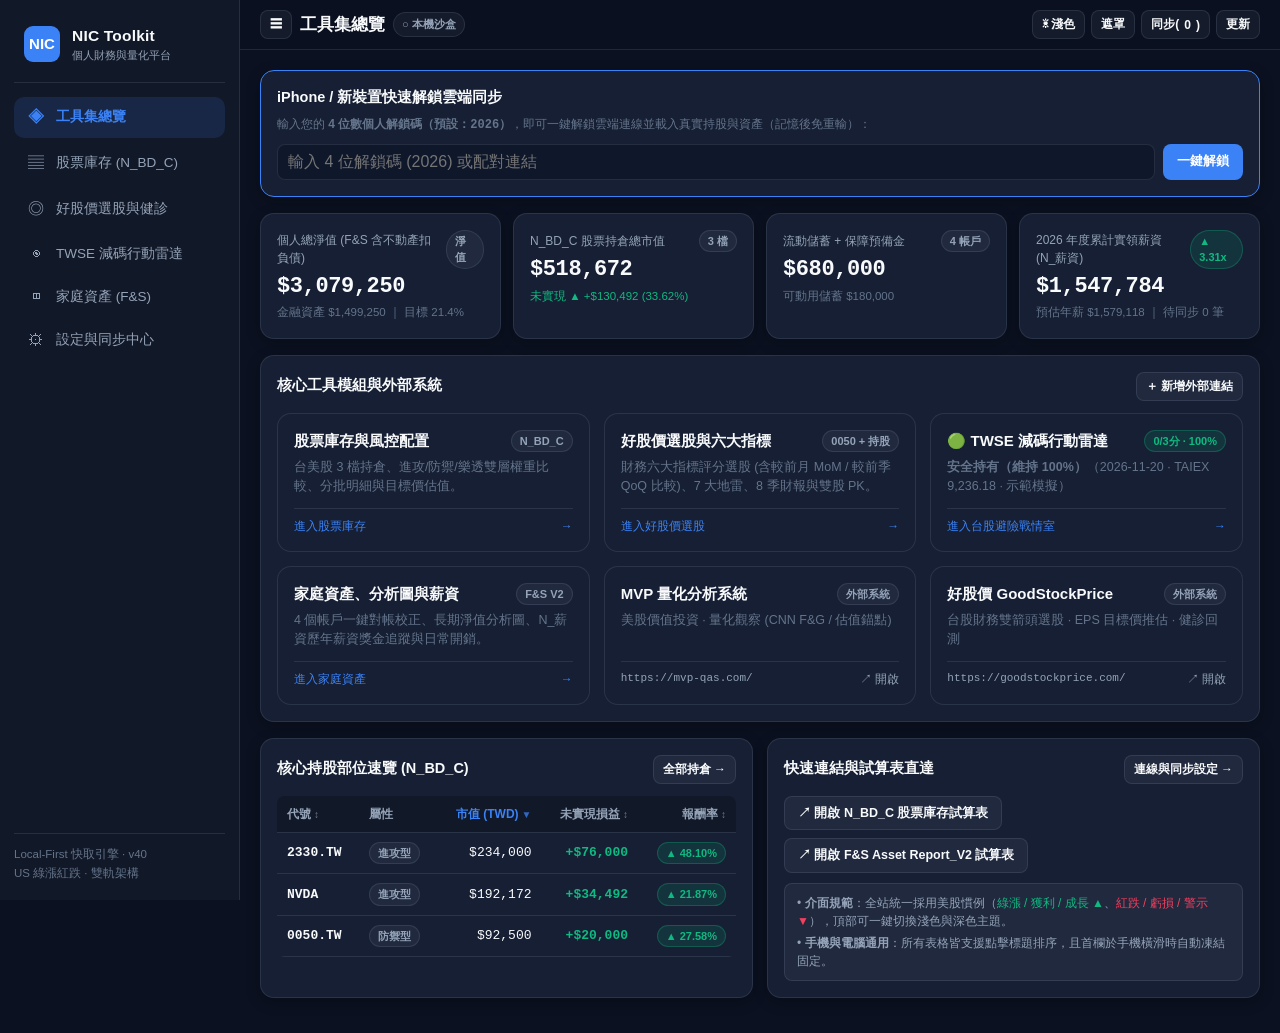
==== index.html @ 1cd8d24b "v40: enrich GoodStock TWSE+TPEx universe with MOPS official quarterly financials" ====
<!DOCTYPE html>
<html lang="zh-TW">
<head>
  <meta charset="UTF-8" />
  <meta name="viewport" content="width=device-width, initial-scale=1.0, maximum-scale=1.0, user-scalable=no, viewport-fit=cover" />
  <meta name="theme-color" content="#0b1120" id="meta-theme-color" />
  <meta name="apple-mobile-web-app-capable" content="yes" />
  <meta name="apple-mobile-web-app-status-bar-style" content="black-translucent" />
  <meta name="apple-mobile-web-app-title" content="NIC工具集" />
  <title>NIC Toolkit | 個人財務與量化工具集</title>
  <link rel="manifest" href="./manifest.webmanifest" />
  <link rel="stylesheet" href="./assets/css/main.css?v=40" />
  <script src="./core/app-meta.js"></script>
</head>
<body>
  <div class="app-shell">
    <!-- Desktop Sidebar -->
    <aside class="sidebar">
      <div class="brand-box">
        <div class="brand-logo">NIC</div>
        <div>
          <div class="brand-title">NIC Toolkit</div>
          <div class="brand-sub">個人財務與量化平台</div>
        </div>
      </div>

      <nav class="nav-list" id="sidebar-nav"></nav>

      <div class="sidebar-footer">
        <div>Local-First 快取引擎 · <span id="app-version-label">v28</span></div>
        <div style="margin-top:2px;">US 綠漲紅跌 · 雙軌架構</div>
      </div>
    </aside>

    <!-- Main Content Area -->
    <div class="main-area">
      <header class="topbar">
        <div class="topbar-left">
          <button class="btn btn-ghost btn-sm" id="btn-sidebar-toggle" title="收合 / 展開導覽列" aria-label="切換導覽列">☰</button>
          <h1 class="page-title" id="topbar-title">工具集總覽</h1>
          <span class="mode-badge sandbox" id="topbar-mode-badge">本機沙盒</span>
        </div>

        <div class="topbar-actions">
          <button class="btn btn-ghost btn-sm" id="btn-theme-toggle" title="切換淺色 / 深色主題">
            ☀ 淺色
          </button>
          <button class="btn btn-ghost btn-sm" id="btn-privacy-toggle" title="切換金額隱私遮罩">
            遮罩
          </button>
          <button class="btn btn-ghost btn-sm" id="btn-quick-sync" title="檢視雲端同步狀態">
            同步(<span id="sync-count-badge">0</span>)
          </button>
          <button class="btn btn-ghost btn-sm" id="btn-pwa-update" title="清除快取並更新版本">
            更新
          </button>
        </div>
      </header>

      <main class="view-container" id="app-view">
        <div class="card">正在載入資料...</div>
      </main>
    </div>

    <!-- iPhone / Mobile Bottom Navigation -->
    <nav class="bottom-nav" id="mobile-nav"></nav>
    <div class="sidebar-backdrop" id="sidebar-backdrop"></div>
  </div>

  <div class="toast-container" id="toast-container"></div>

  <script type="module">
    const APP_VERSION = window.NIC_APP_META?.version || 'v29';
    window.NIC_APP_VERSION = APP_VERSION;
    const versionLabelEl = document.getElementById('app-version-label');
    if (versionLabelEl) versionLabelEl.textContent = APP_VERSION;
    const APP_VERSION_KEY = 'nic_toolkit_app_ver';
    const CORE_ASSETS = window.NIC_APP_META?.coreAssets || [];

    // Bypass GitHub Pages 10-min HTTP disk cache when upgrading app version
    if (localStorage.getItem(APP_VERSION_KEY) !== APP_VERSION) {
      await Promise.allSettled(CORE_ASSETS.map((u) => fetch(u, { cache: 'reload' })));
      localStorage.setItem(APP_VERSION_KEY, APP_VERSION);
    }

    const [
      { store },
      { registry },
      _agentBridgeMod,
      { HubUI },
      { StockTrackerUI },
      { GoodStockUI },
      { TwseRadarUI },
      { AssetTrackerUI },
      { SettingsUI }
    ] = await Promise.all([
      import('./core/store.js'),
      import('./core/registry.js'),
      import('./core/agent-bridge.js'),
      import('./tools/hub/ui.js'),
      import('./tools/stock-tracker/ui.js'),
      import('./tools/goodstock/ui.js'),
      import('./tools/twse-radar/ui.js'),
      import('./tools/asset-tracker/ui.js'),
      import('./tools/settings/ui.js')
    ]);

    let currentToolId = 'hub';

    // Initialize Theme (Default: Dark, or user saved preference)
    const THEME_KEY = 'nic_toolkit_theme';
    function applyTheme(theme) {
      const isLight = theme === 'light';
      document.body.classList.toggle('theme-light', isLight);
      const btn = document.getElementById('btn-theme-toggle');
      if (btn) btn.textContent = isLight ? '🌙 深色' : '☀ 淺色';
      const metaTheme = document.getElementById('meta-theme-color');
      if (metaTheme) metaTheme.setAttribute('content', isLight ? '#f8fafc' : '#0b1120');
      localStorage.setItem(THEME_KEY, isLight ? 'light' : 'dark');
    }
    applyTheme(localStorage.getItem(THEME_KEY) || 'dark');

    function showToast(msg) {
      const wrap = document.getElementById('toast-container');
      const el = document.createElement('div');
      el.className = 'toast';
      el.textContent = msg;
      wrap.appendChild(el);
      setTimeout(() => el.remove(), 3200);
    }

    function navigateTo(toolId) {
      if (!registry.get(toolId)) toolId = 'hub';
      currentToolId = toolId;
      window.location.hash = toolId;
      document.body.classList.remove('sidebar-mobile-open');
      renderShell();
    }

    // Register Modular Tools
    const hubInstance = new HubUI(navigateTo);
    const stockInstance = new StockTrackerUI();
    const goodstockInstance = new GoodStockUI();
    const twseRadarInstance = new TwseRadarUI();
    const assetInstance = new AssetTrackerUI();
    const settingsInstance = new SettingsUI();

    window.NIC_OpenGoodStock = (code, subView = 'all') => {
      if (code) goodstockInstance.openStockInfo(code, subView);
      navigateTo('goodstock');
    };

    registry.register({
      id: 'hub',
      name: '工具集總覽',
      shortName: '總覽',
      icon: '◈',
      order: 1,
      ui: hubInstance
    });

    registry.register({
      id: 'stock-tracker',
      name: '股票庫存 (N_BD_C)',
      shortName: '股票庫存',
      icon: '▤',
      order: 2,
      ui: stockInstance
    });

    registry.register({
      id: 'goodstock',
      name: '好股價選股與健診',
      shortName: '好股價',
      icon: '◎',
      order: 3,
      ui: goodstockInstance
    });

    registry.register({
      id: 'twse-radar',
      name: 'TWSE 減碼行動雷達',
      shortName: '雷達',
      icon: '◉',
      order: 4,
      ui: twseRadarInstance
    });

    registry.register({
      id: 'asset-tracker',
      name: '家庭資產 (F&S)',
      shortName: '家庭資產',
      icon: '◫',
      order: 5,
      ui: assetInstance
    });

    registry.register({
      id: 'settings',
      name: '設定與同步中心',
      shortName: '設定',
      icon: '⚙',
      order: 6,
      ui: settingsInstance
    });

    function renderNavs() {
      const tools = registry.listAll();
      const sidebar = document.getElementById('sidebar-nav');
      const mobileNav = document.getElementById('mobile-nav');

      sidebar.innerHTML = tools.map((t) => `
        <button class="nav-item ${t.id === currentToolId ? 'active' : ''}" data-nav="${t.id}">
          <span class="nav-icon">${t.icon}</span>
          <span>${t.name}</span>
        </button>
      `).join('');

      mobileNav.innerHTML = tools.map((t) => `
        <button class="bottom-nav-item ${t.id === currentToolId ? 'active' : ''}" data-nav="${t.id}">
          <span class="bottom-nav-icon">${t.icon}</span>
          <span>${t.shortName}</span>
        </button>
      `).join('');

      document.querySelectorAll('[data-nav]').forEach((btn) => {
        btn.addEventListener('click', () => navigateTo(btn.getAttribute('data-nav')));
      });
    }

    function updateTopbar() {
      const tool = registry.get(currentToolId);
      const cfg = store.getConfig();
      const queue = store.getSyncQueue();
      const syncStatus = store.getSyncStatus();

      document.getElementById('topbar-title').textContent = tool ? tool.name : 'NIC Toolkit';

      const badge = document.getElementById('topbar-mode-badge');
      if (cfg.mode === 'cloud') {
        badge.className = 'mode-badge cloud';
        badge.textContent = '● 雲端同步';
      } else {
        badge.className = 'mode-badge sandbox';
        badge.textContent = '○ 本機沙盒';
      }

      const syncBtn = document.getElementById('btn-quick-sync');
      if (syncBtn) {
        if (syncStatus.state === 'syncing') {
          syncBtn.innerHTML = `同步中(<span id="sync-count-badge">${queue.length}</span>)`;
          syncBtn.title = '正在與 Google Sheets 背景同步';
        } else if (syncStatus.state === 'error') {
          syncBtn.innerHTML = `⚠ 同步異常(<span id="sync-count-badge">${queue.length}</span>)`;
          syncBtn.title = syncStatus.lastError || '雲端同步失敗，點擊檢視';
        } else {
          syncBtn.innerHTML = `同步(<span id="sync-count-badge">${queue.length}</span>)`;
          syncBtn.title = '檢視雲端同步狀態';
        }
      }

      const privBtn = document.getElementById('btn-privacy-toggle');
      if (cfg.privacyMask) {
        document.body.classList.add('privacy-masked');
        privBtn.textContent = '已遮罩';
      } else {
        document.body.classList.remove('privacy-masked');
        privBtn.textContent = '遮罩';
      }
    }

    function renderShell() {
      renderNavs();
      updateTopbar();
      const tool = registry.get(currentToolId);
      const view = document.getElementById('app-view');
      if (tool && tool.ui) {
        try {
          tool.ui.render(view, store.getState(), store, showToast);
        } catch (err) {
          console.error(`Render error [${currentToolId}]:`, err);
          view.innerHTML = `<div class="card"><div class="card-title text-rose">畫面渲染發生錯誤 (${currentToolId})</div><p class="text-muted" style="margin-top:8px;">${err?.message || err}</p></div>`;
        }
      }
    }

    // Bind Topbar Actions
    const SIDEBAR_KEY = 'nic_toolkit_sidebar_collapsed';
    if (localStorage.getItem(SIDEBAR_KEY) === '1') {
      document.body.classList.add('sidebar-collapsed');
    }
    const sidebarToggleBtn = document.getElementById('btn-sidebar-toggle');
    const sidebarBackdrop = document.getElementById('sidebar-backdrop');
    if (sidebarToggleBtn) {
      sidebarToggleBtn.addEventListener('click', () => {
        if (window.innerWidth <= 768) {
          document.body.classList.toggle('sidebar-mobile-open');
        } else {
          const collapsed = document.body.classList.toggle('sidebar-collapsed');
          localStorage.setItem(SIDEBAR_KEY, collapsed ? '1' : '0');
        }
      });
    }
    if (sidebarBackdrop) {
      sidebarBackdrop.addEventListener('click', () => {
        document.body.classList.remove('sidebar-mobile-open');
      });
    }

    document.getElementById('btn-theme-toggle').addEventListener('click', () => {
      const next = document.body.classList.contains('theme-light') ? 'dark' : 'light';
      applyTheme(next);
      renderShell();
    });

    async function forceUpdatePWA(triggerBtn) {
      if (triggerBtn) {
        triggerBtn.disabled = true;
        triggerBtn.textContent = '更新中...';
      }
      showToast('正在清除舊版快取並更新至最新版本...');
      try {
        localStorage.removeItem(APP_VERSION_KEY);
        if ('serviceWorker' in navigator) {
          const regs = await navigator.serviceWorker.getRegistrations();
          await Promise.all(regs.map((r) => r.unregister()));
        }
        if ('caches' in window) {
          const keys = await caches.keys();
          await Promise.all(keys.map((k) => caches.delete(k)));
        }
        // Overwrite browser HTTP disk cache (max-age=600) for all core assets before reloading
        await Promise.allSettled(['./', './index.html', ...CORE_ASSETS].map((u) => fetch(u, { cache: 'reload' })));
        if (store.getConfig().mode === 'cloud' && store.getConfig().gasUrl) {
          await store.syncWithCloud({ forceRefresh: true, pushFirst: true, silent: true }).catch(() => {});
        }
      } catch (_) {}
      setTimeout(() => {
        const nextUrl = new URL(window.location.href);
        nextUrl.searchParams.set('v', String(Date.now()));
        window.location.replace(nextUrl.toString());
      }, 300);
    }

    window.NIC_ForceUpdatePWA = forceUpdatePWA;

    document.getElementById('btn-pwa-update').addEventListener('click', (e) => {
      forceUpdatePWA(e.currentTarget);
    });

    document.getElementById('btn-privacy-toggle').addEventListener('click', () => {
      const cur = store.getConfig().privacyMask;
      store.saveConfig({ privacyMask: !cur });
      updateTopbar();
    });

    document.getElementById('btn-quick-sync').addEventListener('click', () => {
      navigateTo('settings');
    });

    // Initialize Local-First Store
    (async () => {
      const hash = window.location.hash.replace('#', '');
      if (hash && registry.get(hash)) currentToolId = hash;

      await store.init();
      renderShell();

      // Subscribe to state/config/queue updates so background cloud sync refreshes UI seamlessly
      store.subscribe((_state, _cfg, _queue, reason) => {
        updateTopbar();
        const view = document.getElementById('app-view');
        const active = document.activeElement;
        const isEditingInView = Boolean(
          view && active && view.contains(active) && /^(INPUT|TEXTAREA|SELECT)$/.test(active.tagName)
        );
        const shouldRefreshView =
          reason === 'cloud-pull' ||
          reason === 'config' ||
          reason === 'reset' ||
          reason === 'init' ||
          currentToolId === 'settings';

        if (!shouldRefreshView) return;
        if (isEditingInView) {
          active.addEventListener('blur', () => renderShell(), { once: true });
          return;
        }
        renderShell();
      });

      // Cross-device auto-sync when tab/PWA returns to foreground or network reconnects
      document.addEventListener('visibilitychange', () => {
        if (document.visibilityState === 'visible') {
          store.handleAppResume();
        }
      });
      window.addEventListener('online', () => {
        store.handleAppResume();
      });

      // Register PWA Service Worker & auto-refresh when a new SW version takes over
      if ('serviceWorker' in navigator && location.protocol.startsWith('http')) {
        let refreshing = false;
        navigator.serviceWorker.addEventListener('controllerchange', () => {
          if (!refreshing) {
            refreshing = true;
            window.location.reload();
          }
        });
        navigator.serviceWorker.register('./sw.js', { updateViaCache: 'none' }).then((reg) => {
          reg.update().catch(() => {});
        }).catch(() => {});
      }
    })();
  </script>
</body>
</html>
---- assets/css/main.css ----
/* ==========================================================================
   NIC_Toolkit — Clean Minimalist Design System (Light / Dark Mode + US Market Colors)
   Rock-solid iPhone PWA Standalone & Desktop Responsive Layout
   ========================================================================== */

:root {
  --bg-primary: #0b1120;
  --bg-secondary: #111827;
  --bg-card: #161f33;
  --bg-card-hover: #1e293b;
  --bg-input: #0f172a;
  --bg-topbar: rgba(11, 17, 32, 0.90);
  --bg-nav: rgba(15, 23, 42, 0.96);
  --bg-thead: #111827;
  --bg-subtle: rgba(148, 163, 184, 0.08);

  --border-color: rgba(148, 163, 184, 0.16);
  --border: rgba(148, 163, 184, 0.16);
  --text-primary: #f8fafc;
  --text-main: #f8fafc;
  --text-secondary: #94a3b8;
  --text-muted: #64748b;

  /* Single Primary Accent */
  --accent-blue: #3b82f6;
  --accent-blue-hover: #2563eb;
  --accent-blue-soft: rgba(59, 130, 246, 0.14);
  --accent-indigo: #6366f1;

  /* US Stock Market Convention: Green = Up / Gain (▲), Red = Down / Loss (▼) */
  --accent-emerald: #10b981;
  --accent-emerald-soft: rgba(16, 185, 129, 0.14);
  --accent-rose: #f43f5e;
  --accent-rose-soft: rgba(244, 63, 94, 0.14);
  --accent-amber: #f59e0b;
  --accent-purple: #94a3b8;

  --radius-lg: 14px;
  --radius-md: 10px;
  --radius-sm: 8px;
  --shadow-card: 0 4px 14px rgba(0, 0, 0, 0.25);
  --font-sans: -apple-system, BlinkMacSystemFont, "SF Pro Text", "Segoe UI", Roboto, "Noto Sans TC", "Microsoft JhengHei", sans-serif;
  --font-mono: "SF Mono", "JetBrains Mono", Consolas, monospace;
}

/* Light Theme Override */
body.theme-light {
  --bg-primary: #f8fafc;
  --bg-secondary: #ffffff;
  --bg-card: #ffffff;
  --bg-card-hover: #f1f5f9;
  --bg-input: #f8fafc;
  --bg-topbar: rgba(255, 255, 255, 0.92);
  --bg-nav: rgba(255, 255, 255, 0.96);
  --bg-thead: #f1f5f9;
  --bg-subtle: #f1f5f9;

  --border-color: #e2e8f0;
  --border: #e2e8f0;
  --text-primary: #0f172a;
  --text-main: #0f172a;
  --text-secondary: #475569;
  --text-muted: #64748b;

  --accent-blue: #2563eb;
  --accent-blue-hover: #1d4ed8;
  --accent-blue-soft: rgba(37, 99, 235, 0.10);

  --accent-emerald: #16a34a;
  --accent-emerald-soft: rgba(22, 163, 74, 0.12);
  --accent-rose: #dc2626;
  --accent-rose-soft: rgba(220, 38, 38, 0.10);
  --accent-amber: #d97706;
  --accent-purple: #475569;

  --shadow-card: 0 1px 3px rgba(15, 23, 42, 0.06), 0 1px 2px rgba(15, 23, 42, 0.04);
}

* {
  box-sizing: border-box;
  margin: 0;
  padding: 0;
  -webkit-tap-highlight-color: transparent;
}

html, body {
  width: 100%;
  max-width: 100vw;
  min-height: 100%;
  min-height: 100dvh;
  background-color: var(--bg-primary);
  color: var(--text-primary);
  font-family: var(--font-sans);
  font-size: 14.5px;
  line-height: 1.5;
  overflow-x: hidden;
  -webkit-text-size-adjust: 100%;
  overscroll-behavior-x: none;
}

/* Privacy Mask Mode (One-Click Eye Toggle) */
body.privacy-masked .mask-amount {
  filter: blur(7px);
  user-select: none;
  transition: filter 0.15s ease;
}
body.privacy-masked .mask-amount:hover {
  filter: blur(0);
}

/* Layout Shell */
.app-shell {
  display: flex;
  width: 100%;
  max-width: 100vw;
  min-height: 100vh;
  min-height: 100dvh;
  overflow-x: hidden;
}

/* Desktop Sidebar */
.sidebar {
  width: 240px;
  background: var(--bg-secondary);
  border-right: 1px solid var(--border-color);
  display: flex;
  flex-direction: column;
  position: fixed;
  top: 0;
  bottom: 0;
  left: 0;
  z-index: 40;
  padding: 18px 14px;
}

.brand-box {
  display: flex;
  align-items: center;
  gap: 12px;
  padding: 6px 10px 18px;
  border-bottom: 1px solid var(--border-color);
  margin-bottom: 14px;
}

.brand-logo {
  width: 36px;
  height: 36px;
  border-radius: 9px;
  background: var(--accent-blue);
  display: flex;
  align-items: center;
  justify-content: center;
  font-weight: 800;
  font-size: 15px;
  color: #fff;
}

.brand-title {
  font-weight: 700;
  font-size: 15.5px;
  letter-spacing: 0.2px;
}

.brand-sub {
  font-size: 11px;
  color: var(--text-secondary);
}

.nav-list {
  display: flex;
  flex-direction: column;
  gap: 5px;
  flex: 1;
}

.nav-item {
  display: flex;
  align-items: center;
  gap: 10px;
  padding: 10px 12px;
  border-radius: var(--radius-md);
  color: var(--text-secondary);
  background: transparent;
  border: none;
  font-size: 13.5px;
  font-weight: 500;
  cursor: pointer;
  text-align: left;
  transition: all 0.15s ease;
  width: 100%;
  font-family: inherit;
}

.nav-item:hover {
  background: var(--bg-subtle);
  color: var(--text-primary);
}

.nav-item.active {
  background: var(--accent-blue-soft);
  color: var(--accent-blue);
  font-weight: 600;
}

.nav-icon {
  font-size: 16px;
  width: 20px;
  text-align: center;
}

.sidebar-footer {
  border-top: 1px solid var(--border-color);
  padding-top: 12px;
  font-size: 11.5px;
  color: var(--text-muted);
}

/* Main Content Area */
.main-area {
  flex: 1;
  margin-left: 240px;
  display: flex;
  flex-direction: column;
  width: calc(100% - 240px);
  min-width: 0;
  max-width: 100%;
  overflow-x: hidden;
}

/* Topbar (Respects iPhone Notch / Dynamic Island safe-area-inset-top) */
.topbar {
  position: sticky;
  top: 0;
  z-index: 30;
  background: var(--bg-topbar);
  backdrop-filter: blur(12px);
  -webkit-backdrop-filter: blur(12px);
  border-bottom: 1px solid var(--border-color);
  padding: calc(10px + env(safe-area-inset-top, 0px)) 20px 10px 20px;
  display: flex;
  align-items: center;
  justify-content: space-between;
  gap: 8px;
  width: 100%;
  min-width: 0;
}

.topbar-left {
  display: flex;
  align-items: center;
  gap: 8px;
  min-width: 0;
  flex: 1;
}

.page-title {
  font-size: 17px;
  font-weight: 700;
  white-space: nowrap;
  overflow: hidden;
  text-overflow: ellipsis;
}

.mode-badge {
  display: inline-flex;
  align-items: center;
  gap: 4px;
  padding: 3px 8px;
  border-radius: 999px;
  font-size: 11px;
  font-weight: 600;
  white-space: nowrap;
  flex-shrink: 0;
}

.mode-badge.sandbox {
  background: var(--bg-subtle);
  color: var(--text-secondary);
  border: 1px solid var(--border-color);
}

.mode-badge.cloud {
  background: var(--accent-emerald-soft);
  color: var(--accent-emerald);
  border: 1px solid rgba(16, 185, 129, 0.30);
}

.topbar-actions {
  display: flex;
  align-items: center;
  gap: 6px;
  flex-shrink: 0;
}

/* View Container */
.view-container {
  padding: 20px;
  max-width: 1400px;
  width: 100%;
  min-width: 0;
  margin: 0 auto;
}

/* Cards & Grids */
.grid-kpi {
  display: grid;
  grid-template-columns: repeat(4, minmax(0, 1fr));
  gap: 12px;
  margin-bottom: 16px;
  width: 100%;
}

.grid-2 {
  display: grid;
  grid-template-columns: repeat(2, minmax(0, 1fr));
  gap: 14px;
  margin-bottom: 16px;
  width: 100%;
}

.grid-3 {
  display: grid;
  grid-template-columns: repeat(3, minmax(0, 1fr));
  gap: 14px;
  margin-bottom: 16px;
  width: 100%;
}

.card {
  background: var(--bg-card);
  border: 1px solid var(--border-color);
  border-radius: var(--radius-lg);
  padding: 16px;
  box-shadow: var(--shadow-card);
  width: 100%;
  min-width: 0;
  max-width: 100%;
}

.card-header {
  display: flex;
  align-items: center;
  justify-content: space-between;
  margin-bottom: 12px;
  gap: 10px;
  flex-wrap: wrap;
}

.card-title {
  font-size: 14.5px;
  font-weight: 700;
  display: flex;
  align-items: center;
  gap: 6px;
  color: var(--text-primary);
}

.kpi-label {
  font-size: 12px;
  color: var(--text-secondary);
  margin-bottom: 4px;
  display: flex;
  align-items: center;
  justify-content: space-between;
  gap: 6px;
}

.kpi-value {
  font-size: 22px;
  font-weight: 700;
  font-family: var(--font-mono);
  letter-spacing: -0.4px;
  line-height: 1.25;
  color: var(--text-primary);
}

.kpi-sub {
  font-size: 11.5px;
  color: var(--text-muted);
  margin-top: 4px;
}

/* Action Toolbar */
.action-toolbar {
  display: flex;
  align-items: center;
  justify-content: space-between;
  flex-wrap: wrap;
  gap: 8px;
  margin-bottom: 14px;
  width: 100%;
}

.action-toolbar-group {
  display: flex;
  align-items: center;
  flex-wrap: wrap;
  gap: 6px;
}

/* Sub-tabs inside tools */
.tabs-bar, .sub-tabs {
  display: flex;
  gap: 6px;
  margin-bottom: 14px;
  border-bottom: 1px solid var(--border-color);
  padding-bottom: 8px;
  overflow-x: auto;
  max-width: 100%;
  -webkit-overflow-scrolling: touch;
  scrollbar-width: none;
}
.tabs-bar::-webkit-scrollbar, .sub-tabs::-webkit-scrollbar {
  display: none;
}

.tab-btn, .sub-tab {
  padding: 7px 13px;
  border-radius: var(--radius-sm);
  background: transparent;
  border: 1px solid transparent;
  color: var(--text-secondary);
  font-size: 13px;
  font-weight: 600;
  cursor: pointer;
  white-space: nowrap;
  transition: all 0.15s ease;
  font-family: inherit;
  text-decoration: none;
}

.tab-btn:hover, .sub-tab:hover {
  color: var(--text-primary);
  background: var(--bg-subtle);
}

.tab-btn.active, .sub-tab.active {
  background: var(--accent-blue-soft);
  color: var(--accent-blue);
  border-color: rgba(59, 130, 246, 0.30);
}

/* Buttons */
.btn {
  display: inline-flex;
  align-items: center;
  justify-content: center;
  gap: 5px;
  padding: 7px 13px;
  border-radius: var(--radius-sm);
  font-size: 12.5px;
  font-weight: 600;
  cursor: pointer;
  border: 1px solid transparent;
  transition: all 0.15s ease;
  white-space: nowrap;
  font-family: inherit;
  text-decoration: none;
}

.btn-primary {
  background: var(--accent-blue);
  color: #ffffff;
}
.btn-primary:hover {
  background: var(--accent-blue-hover);
}

.btn-emerald {
  background: var(--accent-emerald);
  color: #ffffff;
}

.btn-ghost {
  background: var(--bg-subtle);
  border-color: var(--border-color);
  color: var(--text-primary);
}
.btn-ghost:hover {
  background: var(--bg-card-hover);
}

.btn-sm {
  padding: 5px 9px;
  font-size: 12px;
}

/* Forms */
.form-grid {
  display: grid;
  grid-template-columns: repeat(auto-fit, minmax(150px, 1fr));
  gap: 10px;
  width: 100%;
}

.form-group {
  display: flex;
  flex-direction: column;
  gap: 4px;
  min-width: 0;
}

.form-label {
  font-size: 11.5px;
  font-weight: 600;
  color: var(--text-secondary);
}

.form-control, .form-select, .form-input {
  width: 100%;
  min-width: 0;
  padding: 8px 10px;
  border-radius: var(--radius-sm);
  background: var(--bg-input);
  border: 1px solid var(--border-color);
  color: var(--text-primary);
  font-size: 16px; /* Prevents iOS Safari/PWA auto-zoom on focus */
  font-family: inherit;
  outline: none;
}

.form-control:focus, .form-select:focus, .form-input:focus {
  border-color: var(--accent-blue);
}

/* Tables & Universal Sortable Headers */
.table-wrap {
  width: 100%;
  max-width: 100%;
  overflow-x: auto;
  -webkit-overflow-scrolling: touch;
  border-radius: var(--radius-sm);
}

.data-table, .table-wrap table {
  width: 100%;
  border-collapse: collapse;
  font-size: 13px;
}

.data-table th, .table-wrap table th {
  text-align: left;
  padding: 9px 10px;
  background: var(--bg-thead);
  color: var(--text-secondary);
  font-weight: 600;
  font-size: 12px;
  border-bottom: 1px solid var(--border-color);
  white-space: nowrap;
}

.data-table th.sortable,
.data-table th[data-sort-col] {
  cursor: pointer;
  user-select: none;
}

.data-table th.sortable:hover,
.data-table th[data-sort-col]:hover {
  color: var(--text-primary);
  background: var(--bg-card-hover);
}

.data-table th.sort-active {
  color: var(--accent-blue);
}

.sort-indicator {
  display: inline-block;
  margin-left: 3px;
  font-size: 10px;
  opacity: 0.75;
}

.data-table td, .table-wrap table td {
  padding: 9px 10px;
  border-bottom: 1px solid var(--border-color);
  white-space: nowrap;
}

.data-table tr:hover td, .table-wrap table tr:hover td {
  background: var(--bg-card-hover);
}

.table-wrap th.num, .table-wrap td.num, .num {
  text-align: right;
  font-family: var(--font-mono);
}

.font-mono {
  font-family: var(--font-mono);
}

/* US Market Semantic Colors: Green = Up / Gain (▲), Red = Down / Loss (▼) */
.text-emerald { color: var(--accent-emerald) !important; }
.text-rose { color: var(--accent-rose) !important; }
.text-amber { color: var(--text-primary); }
.text-blue, .text-sky { color: var(--text-primary); }
.text-muted { color: var(--text-muted); }

/* Clean Minimalist Pills */
.pill {
  display: inline-flex;
  align-items: center;
  padding: 2px 8px;
  border-radius: 999px;
  font-size: 11px;
  font-weight: 600;
  background: var(--bg-subtle);
  color: var(--text-secondary);
  border: 1px solid var(--border-color);
}
.pill-emerald {
  background: var(--accent-emerald-soft);
  color: var(--accent-emerald);
  border-color: rgba(16, 185, 129, 0.28);
}
.pill-rose {
  background: var(--accent-rose-soft);
  color: var(--accent-rose);
  border-color: rgba(244, 63, 94, 0.28);
}
.pill-blue, .pill-amber, .pill-purple {
  background: var(--bg-subtle);
  color: var(--text-secondary);
  border-color: var(--border-color);
}

/* Tool Launcher Cards */
.tool-card {
  background: var(--bg-card);
  border: 1px solid var(--border-color);
  border-radius: var(--radius-lg);
  padding: 16px;
  display: flex;
  flex-direction: column;
  justify-content: space-between;
  gap: 12px;
  cursor: pointer;
  width: 100%;
  min-width: 0;
  max-width: 100%;
  overflow: hidden;
  transition: border-color 0.15s ease, background-color 0.15s ease;
}
.tool-card:hover {
  border-color: var(--accent-blue);
  background: var(--bg-card-hover);
}

/* Progress Bar */
.progress-track {
  width: 100%;
  height: 8px;
  background: var(--bg-subtle);
  border-radius: 999px;
  overflow: hidden;
  margin-top: 6px;
  border: 1px solid var(--border-color);
}
.progress-fill {
  height: 100%;
  background: var(--accent-blue);
  border-radius: 999px;
}

/* Mobile Bottom Nav (Hidden on Desktop) */
.bottom-nav {
  display: none;
}

/* Toast Notification */
.toast-container {
  position: fixed;
  bottom: 24px;
  right: 24px;
  z-index: 100;
  display: flex;
  flex-direction: column;
  gap: 8px;
}
.toast {
  background: var(--bg-card);
  border: 1px solid var(--accent-blue);
  color: var(--text-primary);
  padding: 10px 14px;
  border-radius: var(--radius-md);
  box-shadow: var(--shadow-card);
  font-size: 13px;
}

/* Responsive iPhone / Mobile PWA Standalone Adaptation */
@media (max-width: 768px) {
  .sidebar {
    display: none;
  }
  .main-area {
    margin-left: 0;
    width: 100%;
    padding-bottom: calc(78px + env(safe-area-inset-bottom, 16px));
  }
  .topbar {
    padding: calc(10px + env(safe-area-inset-top, 0px)) 12px 10px 12px;
  }
  .page-title {
    font-size: 15px;
  }
  .topbar-actions .btn-sm {
    padding: 4px 7px;
    font-size: 11px;
  }
  .view-container {
    padding: 12px;
  }
  .card {
    padding: 13px;
    border-radius: 12px;
  }
  .grid-kpi {
    grid-template-columns: repeat(2, minmax(0, 1fr));
    gap: 10px;
    margin-bottom: 14px;
  }
  .kpi-value {
    font-size: 17px;
  }
  .kpi-sub {
    font-size: 11px;
  }
  .grid-2, .grid-3 {
    grid-template-columns: minmax(0, 1fr);
    gap: 12px;
    margin-bottom: 14px;
  }
  .form-grid {
    grid-template-columns: minmax(0, 1fr);
    gap: 10px;
  }
  .form-group[style*="span 2"] {
    grid-column: span 1 !important;
  }
  .bottom-nav {
    display: flex;
    position: fixed;
    bottom: 0;
    left: 0;
    right: 0;
    width: 100%;
    max-width: 100vw;
    background: var(--bg-nav);
    backdrop-filter: blur(16px);
    -webkit-backdrop-filter: blur(16px);
    border-top: 1px solid var(--border-color);
    padding: 6px 4px calc(6px + env(safe-area-inset-bottom, 12px)) 4px;
    z-index: 50;
    justify-content: space-around;
  }
  .bottom-nav-item {
    display: flex;
    flex-direction: column;
    align-items: center;
    gap: 2px;
    background: transparent;
    border: none;
    color: var(--text-secondary);
    font-size: 11px;
    font-weight: 500;
    padding: 4px 8px;
    border-radius: 10px;
    cursor: pointer;
    flex: 1;
    min-width: 0;
    font-family: inherit;
  }
  .bottom-nav-item.active {
    color: var(--accent-blue);
    font-weight: 700;
  }
  .bottom-nav-icon {
    font-size: 17px;
  }
  .toast-container {
    bottom: calc(80px + env(safe-area-inset-bottom, 12px));
    right: 12px;
    left: 12px;
  }
}

/* TWSE Trim Action Radar Embedded War-Room */
.radar-iframe-shell {
  width: 100%;
  height: calc(100vh - 96px);
  min-height: 680px;
  border-radius: 14px;
  overflow: hidden;
  border: 1px solid var(--border-color);
  background: #f8fafc;
}
.radar-iframe {
  width: 100%;
  height: 100%;
  border: 0;
  display: block;
}
@media (max-width: 768px) {
  .radar-iframe-shell {
    height: calc(100dvh - 132px);
    min-height: 520px;
    border-radius: 10px;
  }
  .bottom-nav .nav-item {
    font-size: 10.5px;
    padding: 6px 2px;
  }
}

/* Collapsible Sidebar (Desktop Icon Rail & Mobile Slide-Out Drawer) */
.sidebar {
  transition: width 0.2s ease, transform 0.22s ease;
}
.sidebar-backdrop {
  display: none;
}
@media (min-width: 769px) {
  body.sidebar-collapsed .sidebar {
    width: 66px;
    padding-left: 8px;
    padding-right: 8px;
  }
  body.sidebar-collapsed .brand-box {
    justify-content: center;
    padding-left: 0;
    padding-right: 0;
  }
  body.sidebar-collapsed .brand-title,
  body.sidebar-collapsed .brand-sub,
  body.sidebar-collapsed .sidebar-footer {
    display: none;
  }
  body.sidebar-collapsed .nav-item {
    justify-content: center;
    padding: 10px 0;
  }
  body.sidebar-collapsed .nav-item span:last-child {
    display: none;
  }
  body.sidebar-collapsed .main-area {
    margin-left: 66px;
  }
}
@media (max-width: 768px) {
  .sidebar {
    display: flex !important;
    position: fixed;
    top: 0;
    left: 0;
    bottom: 0;
    width: 248px;
    z-index: 950;
    transform: translateX(-105%);
    box-shadow: 0 12px 40px rgba(0, 0, 0, 0.45);
  }
  body.sidebar-mobile-open .sidebar {
    transform: translateX(0);
  }
  body.sidebar-mobile-open .sidebar-backdrop {
    display: block;
    position: fixed;
    inset: 0;
    background: rgba(2, 6, 23, 0.58);
    backdrop-filter: blur(2px);
    z-index: 940;
  }
}

/* Responsive Mobile Stock / GoodStock Card List (Portrait = Option A Cards, Landscape = Option B Frozen First Col) */
.mobile-card-list {
  display: none;
}
@media (max-width: 768px) and (orientation: portrait) {
  .desktop-table-only {
    display: none !important;
  }
  .mobile-card-list {
    display: flex;
    flex-direction: column;
    gap: 8px;
  }
}
@media (max-width: 960px) and (orientation: landscape) {
  .table-wrap table th:first-child,
  .table-wrap table td:first-child {
    position: sticky;
    left: 0;
    z-index: 3;
    background: var(--bg-card);
    box-shadow: 2px 0 6px rgba(0, 0, 0, 0.24);
  }
  .table-wrap table thead th:first-child {
    z-index: 4;
  }
}
.m-stock-card {
  border: 1px solid var(--border);
  border-radius: 12px;
  background: var(--bg-elevated, rgba(255, 255, 255, 0.025));
  overflow: hidden;
}
.m-stock-card summary {
  list-style: none;
  padding: 11px 12px;
  cursor: pointer;
}
.m-stock-card summary::-webkit-details-marker {
  display: none;
}
.m-stock-row1 {
  display: flex;
  justify-content: space-between;
  align-items: center;
  gap: 8px;
}
.m-stock-row2 {
  display: flex;
  justify-content: space-between;
  align-items: center;
  gap: 8px;
  margin-top: 6px;
  font-size: 12px;
}
.m-stock-detail {
  padding: 9px 12px 11px;
  border-top: 1px solid var(--border);
  display: grid;
  grid-template-columns: repeat(2, minmax(0, 1fr));
  gap: 6px 12px;
  font-size: 12px;
}

/* Expense Analysis Accordion */
.exp-acc {
  border-top: 1px solid var(--border);
}
.exp-acc:first-child {
  border-top: none;
}
.exp-acc summary {
  list-style: none;
  display: flex;
  justify-content: space-between;
  align-items: center;
  padding: 10px 4px;
  cursor: pointer;
}
.exp-acc summary::-webkit-details-marker {
  display: none;
}
.exp-acc-items {
  padding: 0 4px 10px 14px;
  display: flex;
  flex-direction: column;
  gap: 6px;
}
.exp-acc-item {
  display: flex;
  justify-content: space-between;
  align-items: center;
  font-size: 12.5px;
  padding: 4px 0;
  border-bottom: 1px dashed var(--border);
}
.exp-acc-item:last-child {
  border-bottom: none;
}
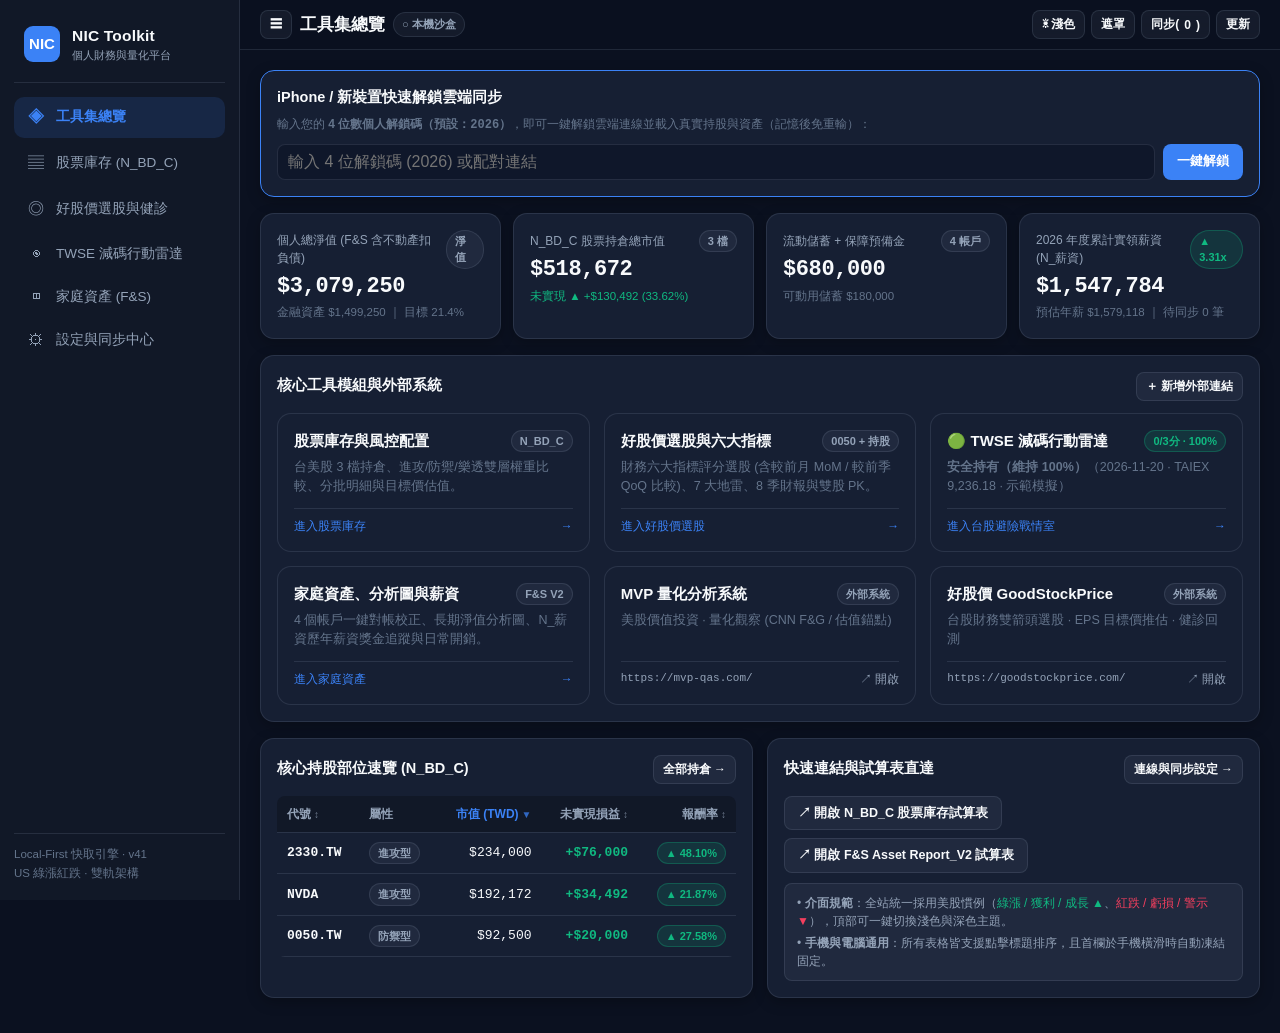
==== commit c7089db4: "v41: scroll to top and stopPropagation when opening stock detail on mobile" ====
--- a/index.html
+++ b/index.html
@@ -9,7 +9,7 @@
   <meta name="apple-mobile-web-app-title" content="NIC工具集" />
   <title>NIC Toolkit | 個人財務與量化工具集</title>
   <link rel="manifest" href="./manifest.webmanifest" />
-  <link rel="stylesheet" href="./assets/css/main.css?v=40" />
+  <link rel="stylesheet" href="./assets/css/main.css?v=41" />
   <script src="./core/app-meta.js"></script>
 </head>
 <body>
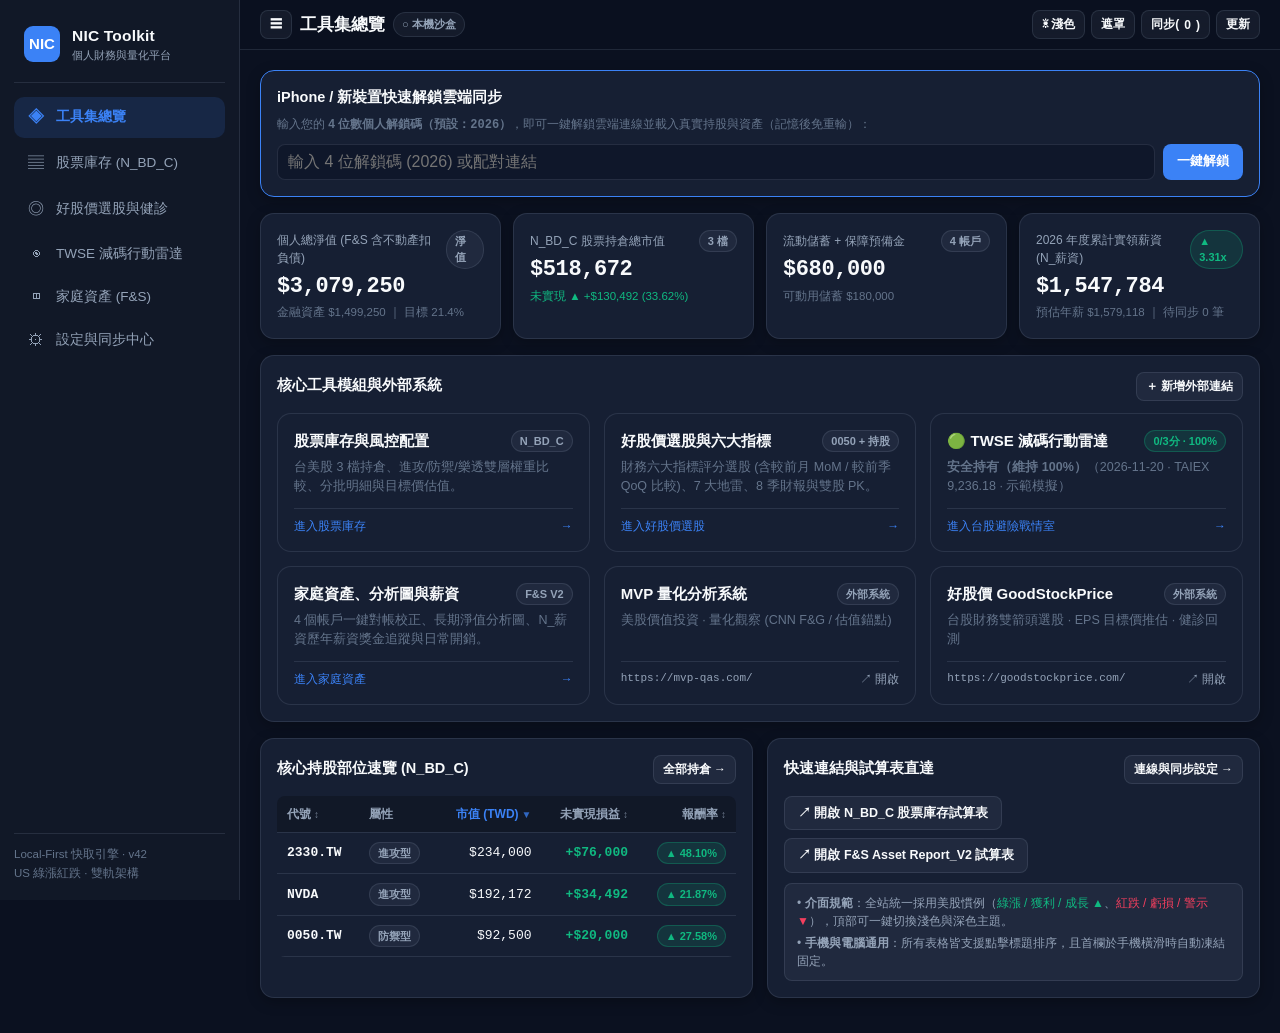
==== commit 5c93659d: "v42: fix toFixed crash on undefined mom/cumYoY when opening non-68 universe stocks" ====
--- a/index.html
+++ b/index.html
@@ -9,7 +9,7 @@
   <meta name="apple-mobile-web-app-title" content="NIC工具集" />
   <title>NIC Toolkit | 個人財務與量化工具集</title>
   <link rel="manifest" href="./manifest.webmanifest" />
-  <link rel="stylesheet" href="./assets/css/main.css?v=41" />
+  <link rel="stylesheet" href="./assets/css/main.css?v=42" />
   <script src="./core/app-meta.js"></script>
 </head>
 <body>
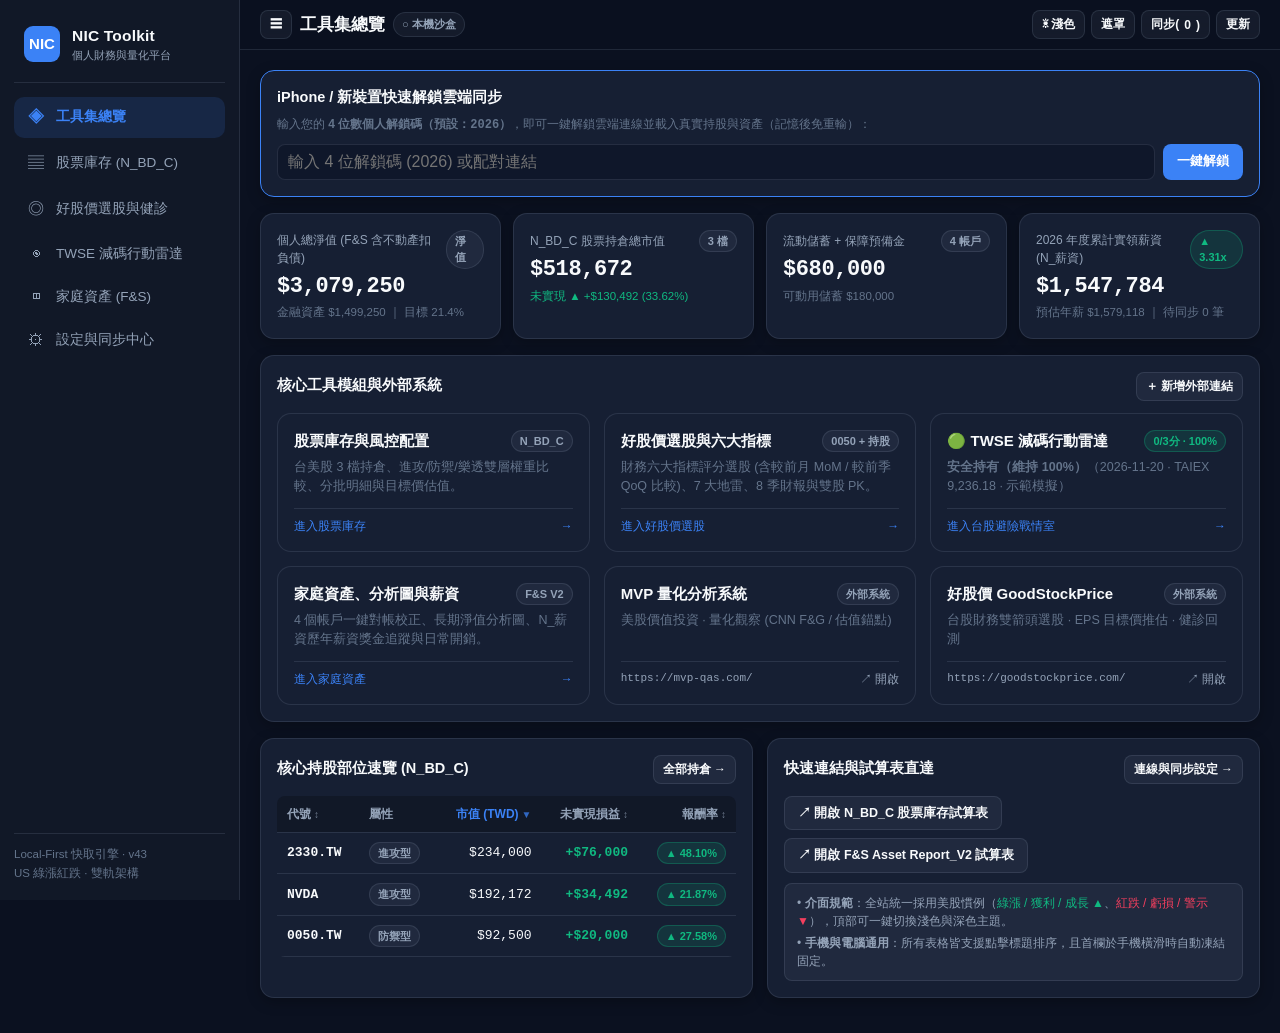
==== commit 68b466e4: "v43: add revenue/earnings disclosure countdown badges and market-cap-first backfill order" ====
--- a/index.html
+++ b/index.html
@@ -9,7 +9,7 @@
   <meta name="apple-mobile-web-app-title" content="NIC工具集" />
   <title>NIC Toolkit | 個人財務與量化工具集</title>
   <link rel="manifest" href="./manifest.webmanifest" />
-  <link rel="stylesheet" href="./assets/css/main.css?v=42" />
+  <link rel="stylesheet" href="./assets/css/main.css?v=43" />
   <script src="./core/app-meta.js"></script>
 </head>
 <body>
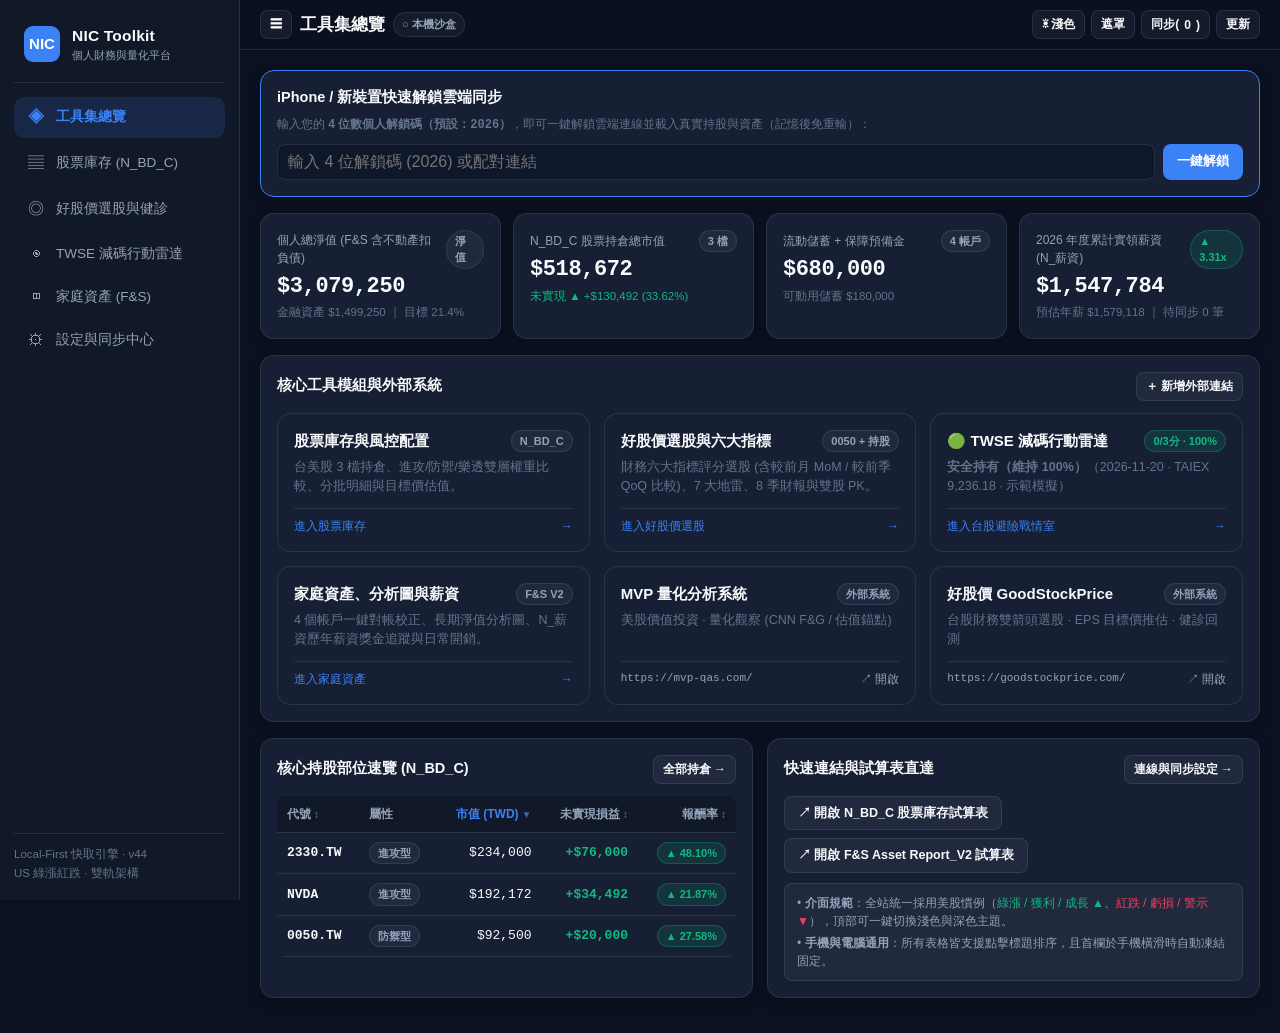
==== commit 23233bbe: "v44: add GoodStock synced-financials badge/filter and TWSE Radar save params (local+cloud)" ====
--- a/index.html
+++ b/index.html
@@ -9,7 +9,7 @@
   <meta name="apple-mobile-web-app-title" content="NIC工具集" />
   <title>NIC Toolkit | 個人財務與量化工具集</title>
   <link rel="manifest" href="./manifest.webmanifest" />
-  <link rel="stylesheet" href="./assets/css/main.css?v=43" />
+  <link rel="stylesheet" href="./assets/css/main.css?v=44" />
   <script src="./core/app-meta.js"></script>
 </head>
 <body>
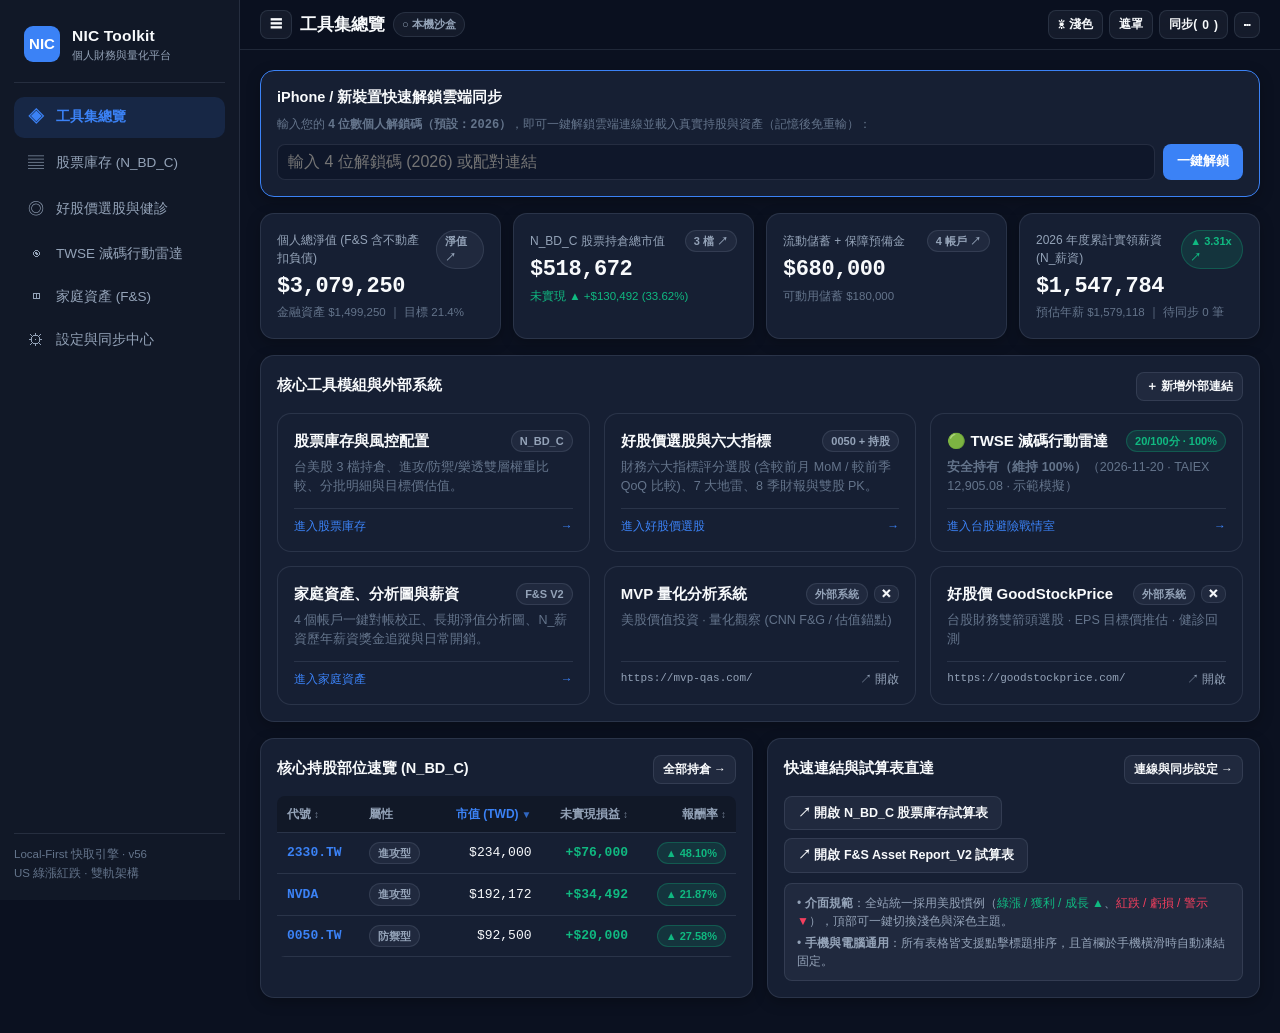
==== commit fc229c64: "feat(ux): add contextual back stack, floating nav pill, in-place edits & two-step confirm (v56)" ====
--- a/index.html
+++ b/index.html
@@ -9,7 +9,7 @@
   <meta name="apple-mobile-web-app-title" content="NIC工具集" />
   <title>NIC Toolkit | 個人財務與量化工具集</title>
   <link rel="manifest" href="./manifest.webmanifest" />
-  <link rel="stylesheet" href="./assets/css/main.css?v=44" />
+  <link rel="stylesheet" href="./assets/css/main.css?v=45" />
   <script src="./core/app-meta.js"></script>
 </head>
 <body>
@@ -37,13 +37,14 @@
       <header class="topbar">
         <div class="topbar-left">
           <button class="btn btn-ghost btn-sm" id="btn-sidebar-toggle" title="收合 / 展開導覽列" aria-label="切換導覽列">☰</button>
+          <button class="btn btn-back btn-sm" id="btn-nav-back" hidden title="返回上一個畫面 (Alt + ←)">← 返回</button>
           <h1 class="page-title" id="topbar-title">工具集總覽</h1>
           <span class="mode-badge sandbox" id="topbar-mode-badge">本機沙盒</span>
         </div>
 
         <div class="topbar-actions">
-          <button class="btn btn-ghost btn-sm" id="btn-theme-toggle" title="切換淺色 / 深色主題">
-            ☀ 淺色
+          <button class="btn btn-ghost btn-sm" id="btn-theme-toggle" title="切換淺色 / 深色主題" aria-label="切換淺色或深色主題">
+            ☀<span class="btn-label-desktop"> 淺色</span>
           </button>
           <button class="btn btn-ghost btn-sm" id="btn-privacy-toggle" title="切換金額隱私遮罩">
             遮罩
@@ -51,9 +52,22 @@
           <button class="btn btn-ghost btn-sm" id="btn-quick-sync" title="檢視雲端同步狀態">
             同步(<span id="sync-count-badge">0</span>)
           </button>
-          <button class="btn btn-ghost btn-sm" id="btn-pwa-update" title="清除快取並更新版本">
-            更新
-          </button>
+          <div class="topbar-more-wrap">
+            <button class="btn btn-ghost btn-sm" id="btn-topbar-more" title="更多操作與版本更新" aria-label="更多操作" aria-expanded="false">
+              ⋯
+            </button>
+            <div class="topbar-more-menu" id="topbar-more-menu" hidden>
+              <button type="button" class="btn btn-ghost topbar-more-item" id="btn-pwa-update" title="清除快取並更新版本（需點擊兩次確認）">
+                🔄 強制更新 PWA (<span id="more-version-label">v56</span>)
+              </button>
+              <button type="button" class="btn btn-ghost topbar-more-item" id="btn-more-settings">
+                ⚙ 設定與同步中心
+              </button>
+              <div class="topbar-more-meta" id="topbar-more-meta">
+                模式：本機沙盒
+              </div>
+            </div>
+          </div>
         </div>
       </header>
 
@@ -62,6 +76,12 @@
       </main>
     </div>
 
+    <!-- Floating Quick Navigation Pill (Visible after scrolling down) -->
+    <div class="floating-nav-pill" id="floating-nav-pill" aria-label="快速返回與回頂部">
+      <button type="button" class="floating-pill-btn is-primary" id="btn-float-back" hidden title="返回上一個畫面">←</button>
+      <button type="button" class="floating-pill-btn" id="btn-float-top" title="回到頂部">↑</button>
+    </div>
+
     <!-- iPhone / Mobile Bottom Navigation -->
     <nav class="bottom-nav" id="mobile-nav"></nav>
     <div class="sidebar-backdrop" id="sidebar-backdrop"></div>
@@ -70,10 +90,12 @@
   <div class="toast-container" id="toast-container"></div>
 
   <script type="module">
-    const APP_VERSION = window.NIC_APP_META?.version || 'v29';
+    const APP_VERSION = window.NIC_APP_META?.version || 'v56';
     window.NIC_APP_VERSION = APP_VERSION;
     const versionLabelEl = document.getElementById('app-version-label');
     if (versionLabelEl) versionLabelEl.textContent = APP_VERSION;
+    const moreVerEl = document.getElementById('more-version-label');
+    if (moreVerEl) moreVerEl.textContent = APP_VERSION;
     const APP_VERSION_KEY = 'nic_toolkit_app_ver';
     const CORE_ASSETS = window.NIC_APP_META?.coreAssets || [];
 
@@ -86,6 +108,7 @@
     const [
       { store },
       { registry },
+      { NavHistory, bindTwoStepConfirm },
       _agentBridgeMod,
       { HubUI },
       { StockTrackerUI },
@@ -96,6 +119,7 @@
     ] = await Promise.all([
       import('./core/store.js'),
       import('./core/registry.js'),
+      import('./core/nav-history.js'),
       import('./core/agent-bridge.js'),
       import('./tools/hub/ui.js'),
       import('./tools/stock-tracker/ui.js'),
@@ -106,6 +130,9 @@
     ]);
 
     let currentToolId = 'hub';
+    const navHistory = new NavHistory({ maxDepth: 30 });
+    let historyCursor = 0;
+    let isHandlingPopState = false;
 
     // Initialize Theme (Default: Dark, or user saved preference)
     const THEME_KEY = 'nic_toolkit_theme';
@@ -113,7 +140,11 @@
       const isLight = theme === 'light';
       document.body.classList.toggle('theme-light', isLight);
       const btn = document.getElementById('btn-theme-toggle');
-      if (btn) btn.textContent = isLight ? '🌙 深色' : '☀ 淺色';
+      if (btn) {
+        btn.innerHTML = isLight
+          ? '🌙<span class="btn-label-desktop"> 深色</span>'
+          : '☀<span class="btn-label-desktop"> 淺色</span>';
+      }
       const metaTheme = document.getElementById('meta-theme-color');
       if (metaTheme) metaTheme.setAttribute('content', isLight ? '#f8fafc' : '#0b1120');
       localStorage.setItem(THEME_KEY, isLight ? 'light' : 'dark');
@@ -129,12 +160,149 @@
       setTimeout(() => el.remove(), 3200);
     }
 
-    function navigateTo(toolId) {
+    function closeMoreMenu() {
+      const menu = document.getElementById('topbar-more-menu');
+      const moreBtn = document.getElementById('btn-topbar-more');
+      if (menu) menu.hidden = true;
+      if (moreBtn) moreBtn.setAttribute('aria-expanded', 'false');
+    }
+
+    function captureCurrentSnapshot() {
+      const tool = registry.get(currentToolId);
+      const fallbackLabel = tool ? (tool.shortName || tool.name) : currentToolId;
+      let label = fallbackLabel;
+      let viewState = null;
+      if (tool?.ui && typeof tool.ui.getViewSnapshot === 'function') {
+        try {
+          const snap = tool.ui.getViewSnapshot();
+          if (snap) {
+            if (snap.label) label = snap.label;
+            viewState = snap.state ?? null;
+          }
+        } catch (_) {}
+      }
+      return {
+        toolId: currentToolId,
+        label,
+        viewState,
+        scrollY: window.scrollY || document.documentElement.scrollTop || 0
+      };
+    }
+
+    function updateBackControls() {
+      const backBtn = document.getElementById('btn-nav-back');
+      const floatBackBtn = document.getElementById('btn-float-back');
+      const prev = navHistory.peek();
+      if (prev) {
+        if (backBtn) {
+          backBtn.hidden = false;
+          backBtn.textContent = `← ${prev.label}`;
+          backBtn.title = `返回 ${prev.label} (Alt + ←)`;
+        }
+        if (floatBackBtn) {
+          floatBackBtn.hidden = false;
+          floatBackBtn.title = `返回 ${prev.label}`;
+        }
+      } else {
+        if (backBtn) backBtn.hidden = true;
+        if (floatBackBtn) floatBackBtn.hidden = true;
+      }
+    }
+
+    function pushBrowserHistoryState(toolId) {
+      try {
+        historyCursor += 1;
+        window.history.pushState({ nicNav: true, nicIdx: historyCursor, toolId }, '', `#${toolId}`);
+      } catch (_) {
+        window.location.hash = toolId;
+      }
+    }
+
+    function restoreScrollPosition(y) {
+      const targetY = Number.isFinite(Number(y)) ? Math.max(0, Number(y)) : 0;
+      requestAnimationFrame(() => {
+        try {
+          window.scrollTo({ top: targetY, behavior: 'instant' });
+        } catch (_) {
+          window.scrollTo(0, targetY);
+        }
+      });
+    }
+
+    function navigateTo(toolId, options = {}) {
       if (!registry.get(toolId)) toolId = 'hub';
+      const { onBeforeEnter, skipHistory = false, scrollY = 0 } = options || {};
+
+      closeMoreMenu();
+      document.body.classList.remove('sidebar-mobile-open');
+
+      const isSameToolWithoutHook = toolId === currentToolId && typeof onBeforeEnter !== 'function';
+      if (isSameToolWithoutHook && !skipHistory) {
+        restoreScrollPosition(0);
+        return;
+      }
+
+      if (!skipHistory) {
+        const snap = captureCurrentSnapshot();
+        const pushed = navHistory.push(snap);
+        if (pushed) {
+          pushBrowserHistoryState(toolId);
+        }
+      }
+
       currentToolId = toolId;
-      window.location.hash = toolId;
+      const targetTool = registry.get(toolId);
+      if (typeof onBeforeEnter === 'function' && targetTool?.ui) {
+        try { onBeforeEnter(targetTool.ui); } catch (_) {}
+      }
+
+      renderShell();
+      restoreScrollPosition(scrollY);
+    }
+
+    function pushIntraView(toolId, label, viewState) {
+      const pushed = navHistory.push({
+        toolId: toolId || currentToolId,
+        label: label || registry.get(toolId || currentToolId)?.shortName || '上一頁',
+        viewState: viewState ?? null,
+        scrollY: window.scrollY || document.documentElement.scrollTop || 0
+      });
+      if (pushed) {
+        pushBrowserHistoryState(toolId || currentToolId);
+      }
+      updateBackControls();
+    }
+
+    function applyGoBackFromStack() {
+      const prev = navHistory.pop();
+      if (!prev) {
+        updateBackControls();
+        return false;
+      }
+      closeMoreMenu();
       document.body.classList.remove('sidebar-mobile-open');
+      currentToolId = registry.get(prev.toolId) ? prev.toolId : 'hub';
+      const targetTool = registry.get(currentToolId);
+      if (targetTool?.ui && typeof targetTool.ui.restoreViewSnapshot === 'function') {
+        try { targetTool.ui.restoreViewSnapshot(prev.viewState); } catch (_) {}
+      }
       renderShell();
+      restoreScrollPosition(prev.scrollY);
+      return true;
+    }
+
+    function goBack() {
+      if (!navHistory.canGoBack()) return false;
+      const st = window.history.state;
+      if (st && st.nicNav && Number(st.nicIdx) > 0) {
+        window.history.back();
+        return true;
+      }
+      const ok = applyGoBackFromStack();
+      try {
+        window.history.replaceState({ nicNav: true, nicIdx: historyCursor, toolId: currentToolId }, '', `#${currentToolId}`);
+      } catch (_) {}
+      return ok;
     }
 
     // Register Modular Tools
@@ -145,9 +313,47 @@
     const assetInstance = new AssetTrackerUI();
     const settingsInstance = new SettingsUI();
 
-    window.NIC_OpenGoodStock = (code, subView = 'all') => {
-      if (code) goodstockInstance.openStockInfo(code, subView);
-      navigateTo('goodstock');
+    const openGoodStock = (code, subView = 'all') => {
+      navigateTo('goodstock', {
+        onBeforeEnter: (ui) => {
+          if (code) ui.openStockInfo(code, subView);
+        }
+      });
+    };
+
+    const openStockDetail = (symbol, tab = 'holdings') => {
+      navigateTo('stock-tracker', {
+        onBeforeEnter: (ui) => {
+          ui.activeTab = tab || 'holdings';
+          if (symbol) {
+            ui.selectedSymbol = symbol;
+            ui.selectedLotId = null;
+            ui.showBuyForSelected = false;
+          }
+        }
+      });
+    };
+
+    const openAssetTab = (tab = 'accounts', filterAttr = null) => {
+      navigateTo('asset-tracker', {
+        onBeforeEnter: (ui) => {
+          ui.activeTab = tab || 'accounts';
+          if (filterAttr !== null) ui.filterAttr = filterAttr;
+          ui.reconcilingKey = null;
+        }
+      });
+    };
+
+    window.NIC_OpenGoodStock = openGoodStock;
+    window.NIC_Nav = {
+      navigateTo,
+      pushIntraView,
+      goBack,
+      canGoBack: () => navHistory.canGoBack(),
+      syncBackUI: updateBackControls,
+      openGoodStock,
+      openStockDetail,
+      openAssetTab
     };
 
     registry.register({
@@ -267,6 +473,13 @@
         document.body.classList.remove('privacy-masked');
         privBtn.textContent = '遮罩';
       }
+
+      const moreMeta = document.getElementById('topbar-more-meta');
+      if (moreMeta) {
+        moreMeta.textContent = `版本 ${APP_VERSION} · ${cfg.mode === 'cloud' ? '雲端同步' : '本機沙盒'}`;
+      }
+
+      updateBackControls();
     }
 
     function renderShell() {
@@ -344,9 +557,78 @@
 
     window.NIC_ForceUpdatePWA = forceUpdatePWA;
 
-    document.getElementById('btn-pwa-update').addEventListener('click', (e) => {
-      forceUpdatePWA(e.currentTarget);
-    });
+    const navBackBtn = document.getElementById('btn-nav-back');
+    if (navBackBtn) {
+      navBackBtn.addEventListener('click', () => goBack());
+    }
+
+    const floatBackBtn = document.getElementById('btn-float-back');
+    if (floatBackBtn) {
+      floatBackBtn.addEventListener('click', () => goBack());
+    }
+
+    const floatTopBtn = document.getElementById('btn-float-top');
+    if (floatTopBtn) {
+      floatTopBtn.addEventListener('click', () => {
+        try {
+          window.scrollTo({ top: 0, behavior: 'smooth' });
+        } catch (_) {
+          window.scrollTo(0, 0);
+        }
+      });
+    }
+
+    // Floating pill visibility on scroll (rAF throttled, passive listener)
+    const floatingPill = document.getElementById('floating-nav-pill');
+    if (floatingPill) {
+      let scrollRaf = 0;
+      const syncFloatPill = () => {
+        scrollRaf = 0;
+        const y = window.scrollY || document.documentElement.scrollTop || 0;
+        floatingPill.classList.toggle('is-visible', y > 360);
+      };
+      window.addEventListener('scroll', () => {
+        if (!scrollRaf) scrollRaf = requestAnimationFrame(syncFloatPill);
+      }, { passive: true });
+      syncFloatPill();
+    }
+
+    // Topbar More Menu (Overflow) + Two-step confirm for Force PWA Update
+    const moreBtn = document.getElementById('btn-topbar-more');
+    const moreMenu = document.getElementById('topbar-more-menu');
+    if (moreBtn && moreMenu) {
+      moreBtn.addEventListener('click', (e) => {
+        e.stopPropagation();
+        const nextHidden = !moreMenu.hidden;
+        moreMenu.hidden = nextHidden;
+        moreBtn.setAttribute('aria-expanded', nextHidden ? 'false' : 'true');
+      });
+      document.addEventListener('click', (e) => {
+        if (!moreMenu.hidden && !moreMenu.contains(e.target) && e.target !== moreBtn) {
+          closeMoreMenu();
+        }
+      });
+    }
+
+    const moreSettingsBtn = document.getElementById('btn-more-settings');
+    if (moreSettingsBtn) {
+      moreSettingsBtn.addEventListener('click', () => {
+        closeMoreMenu();
+        navigateTo('settings');
+      });
+    }
+
+    const pwaUpdateBtn = document.getElementById('btn-pwa-update');
+    if (pwaUpdateBtn) {
+      bindTwoStepConfirm(pwaUpdateBtn, {
+        confirmText: '再點一次確認更新',
+        timeoutMs: 3000,
+        onConfirm: (e) => {
+          closeMoreMenu();
+          forceUpdatePWA(e.currentTarget);
+        }
+      });
+    }
 
     document.getElementById('btn-privacy-toggle').addEventListener('click', () => {
       const cur = store.getConfig().privacyMask;
@@ -358,10 +640,64 @@
       navigateTo('settings');
     });
 
+    // Global Keyboard Shortcuts: Alt+ArrowLeft (Back) & Escape (Close menus/panels/forms)
+    document.addEventListener('keydown', (e) => {
+      if (e.altKey && e.key === 'ArrowLeft') {
+        if (navHistory.canGoBack()) {
+          e.preventDefault();
+          goBack();
+        }
+        return;
+      }
+      if (e.key === 'Escape') {
+        if (moreMenu && !moreMenu.hidden) {
+          closeMoreMenu();
+          return;
+        }
+        if (document.body.classList.contains('sidebar-mobile-open')) {
+          document.body.classList.remove('sidebar-mobile-open');
+          return;
+        }
+        const tool = registry.get(currentToolId);
+        if (tool?.ui && typeof tool.ui.handleEscape === 'function') {
+          const handled = tool.ui.handleEscape();
+          if (handled) {
+            renderShell();
+          }
+        }
+      }
+    });
+
+    // Browser / Mobile native back gesture integration
+    window.addEventListener('popstate', (e) => {
+      if (isHandlingPopState) return;
+      isHandlingPopState = true;
+      try {
+        if (navHistory.canGoBack()) {
+          applyGoBackFromStack();
+          return;
+        }
+        const hashId = window.location.hash.replace('#', '');
+        const nextId = (e.state && e.state.toolId && registry.get(e.state.toolId))
+          ? e.state.toolId
+          : (hashId && registry.get(hashId) ? hashId : 'hub');
+        if (nextId !== currentToolId) {
+          currentToolId = nextId;
+          renderShell();
+          restoreScrollPosition(0);
+        }
+      } finally {
+        isHandlingPopState = false;
+      }
+    });
+
     // Initialize Local-First Store
     (async () => {
       const hash = window.location.hash.replace('#', '');
       if (hash && registry.get(hash)) currentToolId = hash;
+      try {
+        window.history.replaceState({ nicNav: true, nicIdx: 0, toolId: currentToolId }, '', `#${currentToolId}`);
+      } catch (_) {}
 
       await store.init();
       renderShell();
--- a/assets/css/main.css
+++ b/assets/css/main.css
@@ -786,7 +786,244 @@
   }
 }
 
-/* TWSE Trim Action Radar Embedded War-Room */
+/* TWSE Trim Action Radar Native Responsive Styles */
+.radar-hero {
+  display: grid;
+  grid-template-columns: minmax(0, 1.6fr) minmax(0, 1fr);
+  gap: 16px;
+  align-items: center;
+  border-left: 4px solid var(--accent-emerald);
+}
+.radar-hero.level-red {
+  border-left-color: var(--accent-rose);
+  background: linear-gradient(135deg, var(--bg-card) 72%, rgba(244, 63, 94, 0.08));
+}
+.radar-hero.level-yellow,
+.radar-hero.level-defense {
+  border-left-color: var(--accent-amber, #f59e0b);
+  background: linear-gradient(135deg, var(--bg-card) 72%, rgba(245, 158, 11, 0.08));
+}
+.radar-hero.level-safe,
+.radar-hero.level-buyback {
+  border-left-color: var(--accent-emerald);
+  background: linear-gradient(135deg, var(--bg-card) 72%, rgba(16, 185, 129, 0.07));
+}
+.radar-hero-pos {
+  display: flex;
+  flex-direction: column;
+  align-items: flex-end;
+  justify-content: center;
+  gap: 8px;
+}
+.radar-pos-num {
+  font-size: 40px;
+  font-weight: 800;
+  line-height: 1.05;
+  letter-spacing: -1px;
+}
+.radar-factors-grid {
+  display: grid;
+  grid-template-columns: repeat(5, minmax(0, 1fr));
+  gap: 10px;
+  margin-bottom: 16px;
+}
+.radar-factor-card {
+  background: var(--bg-card);
+  border: 1px solid var(--border-color);
+  border-radius: var(--radius-md, 10px);
+  padding: 12px;
+  display: flex;
+  flex-direction: column;
+  gap: 6px;
+  min-width: 0;
+}
+.radar-factor-card.is-alert {
+  border-color: rgba(244, 63, 94, 0.45);
+  background: rgba(244, 63, 94, 0.05);
+}
+.radar-cal-grid {
+  display: grid;
+  grid-template-columns: repeat(4, minmax(0, 1fr));
+  gap: 12px;
+}
+.radar-cal-month {
+  background: var(--bg-subtle);
+  border: 1px solid var(--border-color);
+  border-radius: 10px;
+  padding: 10px;
+}
+.radar-cal-days {
+  display: grid;
+  grid-template-columns: repeat(7, minmax(0, 1fr));
+  gap: 3px;
+  margin-top: 6px;
+}
+.radar-cal-cell {
+  aspect-ratio: 1;
+  border-radius: 4px;
+  display: flex;
+  align-items: center;
+  justify-content: center;
+  font-size: 10.5px;
+  font-family: var(--font-mono);
+  color: var(--text-secondary);
+  background: var(--bg-card);
+}
+.radar-cal-cell.is-empty {
+  background: transparent;
+}
+.radar-cal-cell.act-red {
+  background: #e11d48;
+  color: #fff;
+  font-weight: 700;
+}
+.radar-cal-cell.act-yellow {
+  background: #f59e0b;
+  color: #fff;
+  font-weight: 700;
+}
+.radar-cal-cell.act-buyback {
+  background: #10b981;
+  color: #fff;
+  font-weight: 700;
+}
+.radar-cal-cell.act-defense {
+  background: rgba(245, 158, 11, 0.22);
+  color: var(--text-primary);
+  font-weight: 600;
+}
+.radar-cal-cell.is-clickable {
+  cursor: pointer;
+  transition: transform 0.12s ease, box-shadow 0.12s ease;
+}
+.radar-cal-cell.is-clickable:hover {
+  transform: scale(1.1);
+  box-shadow: 0 0 0 2px var(--accent-blue);
+  z-index: 2;
+}
+.radar-cal-cell.is-today {
+  outline: 2px solid var(--accent-blue);
+  outline-offset: 1px;
+  font-weight: 800;
+}
+.radar-cal-month.is-current-month {
+  border-color: var(--accent-blue);
+  box-shadow: 0 0 0 1px rgba(59, 130, 246, 0.22);
+}
+.radar-svg-host {
+  touch-action: none;
+  user-select: none;
+  -webkit-user-select: none;
+  cursor: grab;
+}
+.radar-svg-host:active {
+  cursor: grabbing;
+}
+.radar-date-controls {
+  display: flex;
+  flex-wrap: wrap;
+  align-items: center;
+  justify-content: space-between;
+  gap: 8px;
+  margin-bottom: 10px;
+}
+.radar-date-inputs {
+  display: flex;
+  align-items: center;
+  gap: 6px;
+  flex-wrap: wrap;
+}
+.radar-date-inputs input[type="date"] {
+  width: auto;
+  min-width: 132px;
+  padding: 5px 8px;
+  font-size: 13px;
+}
+.radar-toggle-grid {
+  display: grid;
+  grid-template-columns: repeat(3, minmax(0, 1fr));
+  gap: 8px;
+}
+.radar-toggle-item {
+  display: flex;
+  align-items: flex-start;
+  gap: 8px;
+  padding: 10px 12px;
+  border-radius: 8px;
+  border: 1px solid var(--border-color);
+  background: var(--bg-subtle);
+  cursor: pointer;
+  font-size: 12.5px;
+}
+.radar-toggle-item input[type="checkbox"] {
+  margin-top: 2px;
+  width: 16px;
+  height: 16px;
+  accent-color: var(--accent-blue);
+  flex-shrink: 0;
+}
+@media (max-width: 768px) {
+  .radar-toggle-grid {
+    grid-template-columns: repeat(2, minmax(0, 1fr));
+  }
+  .radar-date-inputs {
+    width: 100%;
+  }
+  .radar-date-inputs input[type="date"] {
+    flex: 1;
+    min-width: 120px;
+  }
+}
+@media (max-width: 480px) {
+  .radar-toggle-grid {
+    grid-template-columns: minmax(0, 1fr);
+  }
+}
+.pill-amber {
+  background: rgba(245, 158, 11, 0.16);
+  color: #d97706;
+}
+@media (max-width: 1024px) {
+  .radar-factors-grid {
+    grid-template-columns: repeat(3, minmax(0, 1fr));
+  }
+  .radar-cal-grid {
+    grid-template-columns: repeat(3, minmax(0, 1fr));
+  }
+}
+@media (max-width: 768px) {
+  .radar-hero {
+    grid-template-columns: minmax(0, 1fr);
+    gap: 12px;
+  }
+  .radar-hero-pos {
+    align-items: flex-start;
+    border-top: 1px dashed var(--border-color);
+    padding-top: 12px;
+    flex-direction: row;
+    justify-content: space-between;
+    align-items: center;
+    flex-wrap: wrap;
+  }
+  .radar-pos-num {
+    font-size: 32px;
+  }
+  .radar-factors-grid {
+    grid-template-columns: repeat(2, minmax(0, 1fr));
+    gap: 8px;
+  }
+  .radar-cal-grid {
+    grid-template-columns: repeat(2, minmax(0, 1fr));
+    gap: 10px;
+  }
+}
+@media (max-width: 480px) {
+  .radar-cal-grid {
+    grid-template-columns: minmax(0, 1fr);
+  }
+}
+
+/* Legacy iframe wrapper (kept for compatibility) */
 .radar-iframe-shell {
   width: 100%;
   height: calc(100vh - 96px);
@@ -972,3 +1209,213 @@
 .exp-acc-item:last-child {
   border-bottom: none;
 }
+
+/* ==========================================================================
+   UX Navigation Enhancements: Contextual Back, Topbar More Menu,
+   Floating Scroll Pill, Two-Step Inline Confirm & Sticky Dirty Bar
+   ========================================================================== */
+
+.btn-back {
+  background: var(--accent-blue-soft);
+  color: var(--accent-blue);
+  border: 1px solid rgba(59, 130, 246, 0.35);
+  max-width: 170px;
+  overflow: hidden;
+  text-overflow: ellipsis;
+  flex-shrink: 0;
+}
+.btn-back:hover {
+  background: var(--accent-blue);
+  color: #ffffff;
+}
+.btn-back[hidden] {
+  display: none !important;
+}
+
+.btn-danger-confirm {
+  background: var(--accent-rose) !important;
+  border-color: var(--accent-rose) !important;
+  color: #ffffff !important;
+  animation: confirmPulse 0.22s ease;
+}
+@keyframes confirmPulse {
+  0% { transform: scale(0.96); }
+  60% { transform: scale(1.03); }
+  100% { transform: scale(1); }
+}
+
+/* Topbar Overflow Menu */
+.topbar-more-wrap {
+  position: relative;
+}
+.topbar-more-menu {
+  position: absolute;
+  top: calc(100% + 6px);
+  right: 0;
+  min-width: 220px;
+  background: var(--bg-card);
+  border: 1px solid var(--border-color);
+  border-radius: var(--radius-md);
+  box-shadow: 0 12px 32px rgba(0, 0, 0, 0.35);
+  padding: 6px;
+  z-index: 90;
+  display: flex;
+  flex-direction: column;
+  gap: 4px;
+}
+.topbar-more-menu[hidden] {
+  display: none !important;
+}
+.topbar-more-item {
+  width: 100%;
+  justify-content: flex-start;
+  text-align: left;
+  padding: 8px 10px;
+  font-size: 12.5px;
+}
+.topbar-more-meta {
+  padding: 6px 10px 4px;
+  border-top: 1px solid var(--border-color);
+  margin-top: 2px;
+  font-size: 11px;
+  color: var(--text-muted);
+}
+
+/* Floating Quick Pill (Appears after scrolling down) */
+.floating-nav-pill {
+  position: fixed;
+  right: 20px;
+  bottom: 24px;
+  z-index: 80;
+  display: flex;
+  align-items: center;
+  gap: 6px;
+  padding: 5px;
+  border-radius: 999px;
+  background: var(--bg-nav);
+  border: 1px solid var(--border-color);
+  box-shadow: 0 8px 24px rgba(0, 0, 0, 0.32);
+  backdrop-filter: blur(12px);
+  -webkit-backdrop-filter: blur(12px);
+  opacity: 0;
+  pointer-events: none;
+  transform: translateY(14px);
+  transition: opacity 0.18s ease, transform 0.18s ease;
+}
+.floating-nav-pill.is-visible {
+  opacity: 1;
+  pointer-events: auto;
+  transform: translateY(0);
+}
+.floating-pill-btn {
+  display: inline-flex;
+  align-items: center;
+  justify-content: center;
+  gap: 4px;
+  height: 36px;
+  min-width: 36px;
+  padding: 0 12px;
+  border-radius: 999px;
+  border: none;
+  background: var(--bg-subtle);
+  color: var(--text-primary);
+  font-size: 13px;
+  font-weight: 700;
+  cursor: pointer;
+  font-family: inherit;
+  transition: background-color 0.15s ease, color 0.15s ease;
+}
+.floating-pill-btn:hover {
+  background: var(--accent-blue);
+  color: #ffffff;
+}
+.floating-pill-btn.is-primary {
+  background: var(--accent-blue-soft);
+  color: var(--accent-blue);
+}
+.floating-pill-btn.is-primary:hover {
+  background: var(--accent-blue);
+  color: #ffffff;
+}
+.floating-pill-btn[hidden] {
+  display: none !important;
+}
+
+/* Clickable KPI Cards & Rows */
+.kpi-clickable {
+  cursor: pointer;
+  transition: border-color 0.15s ease, background-color 0.15s ease, transform 0.12s ease;
+}
+.kpi-clickable:hover {
+  border-color: var(--accent-blue);
+  background: var(--bg-card-hover);
+}
+.kpi-clickable:active {
+  transform: scale(0.99);
+}
+
+/* Sticky Unsaved Changes Bar (e.g. TWSE Radar Settings) */
+.sticky-dirty-bar {
+  position: sticky;
+  bottom: 14px;
+  z-index: 45;
+  margin-top: 12px;
+  padding: 10px 14px;
+  border-radius: var(--radius-md);
+  background: var(--bg-nav);
+  border: 1px solid var(--accent-blue);
+  box-shadow: 0 10px 28px rgba(0, 0, 0, 0.35);
+  backdrop-filter: blur(12px);
+  -webkit-backdrop-filter: blur(12px);
+  display: flex;
+  align-items: center;
+  justify-content: space-between;
+  flex-wrap: wrap;
+  gap: 10px;
+}
+.sticky-dirty-bar[hidden] {
+  display: none !important;
+}
+
+/* Collapsible Data Maintenance Drawer (GoodStock) */
+.gs-maintenance-panel {
+  margin-top: 8px;
+  padding: 10px 12px;
+  border-radius: var(--radius-md);
+  background: var(--bg-subtle);
+  border: 1px solid var(--border-color);
+  display: flex;
+  flex-wrap: wrap;
+  align-items: center;
+  gap: 8px;
+}
+.gs-maintenance-panel[hidden] {
+  display: none !important;
+}
+
+@media (max-width: 768px) {
+  .topbar-left {
+    gap: 5px;
+  }
+  .btn-back {
+    max-width: 118px;
+    padding: 4px 7px;
+    font-size: 11.5px;
+  }
+  .topbar-actions {
+    gap: 4px;
+  }
+  .topbar-actions .btn-label-desktop {
+    display: none;
+  }
+  .mode-badge {
+    display: none;
+  }
+  .floating-nav-pill {
+    right: 12px;
+    bottom: calc(78px + env(safe-area-inset-bottom, 12px));
+  }
+  .sticky-dirty-bar {
+    bottom: calc(76px + env(safe-area-inset-bottom, 12px));
+  }
+}
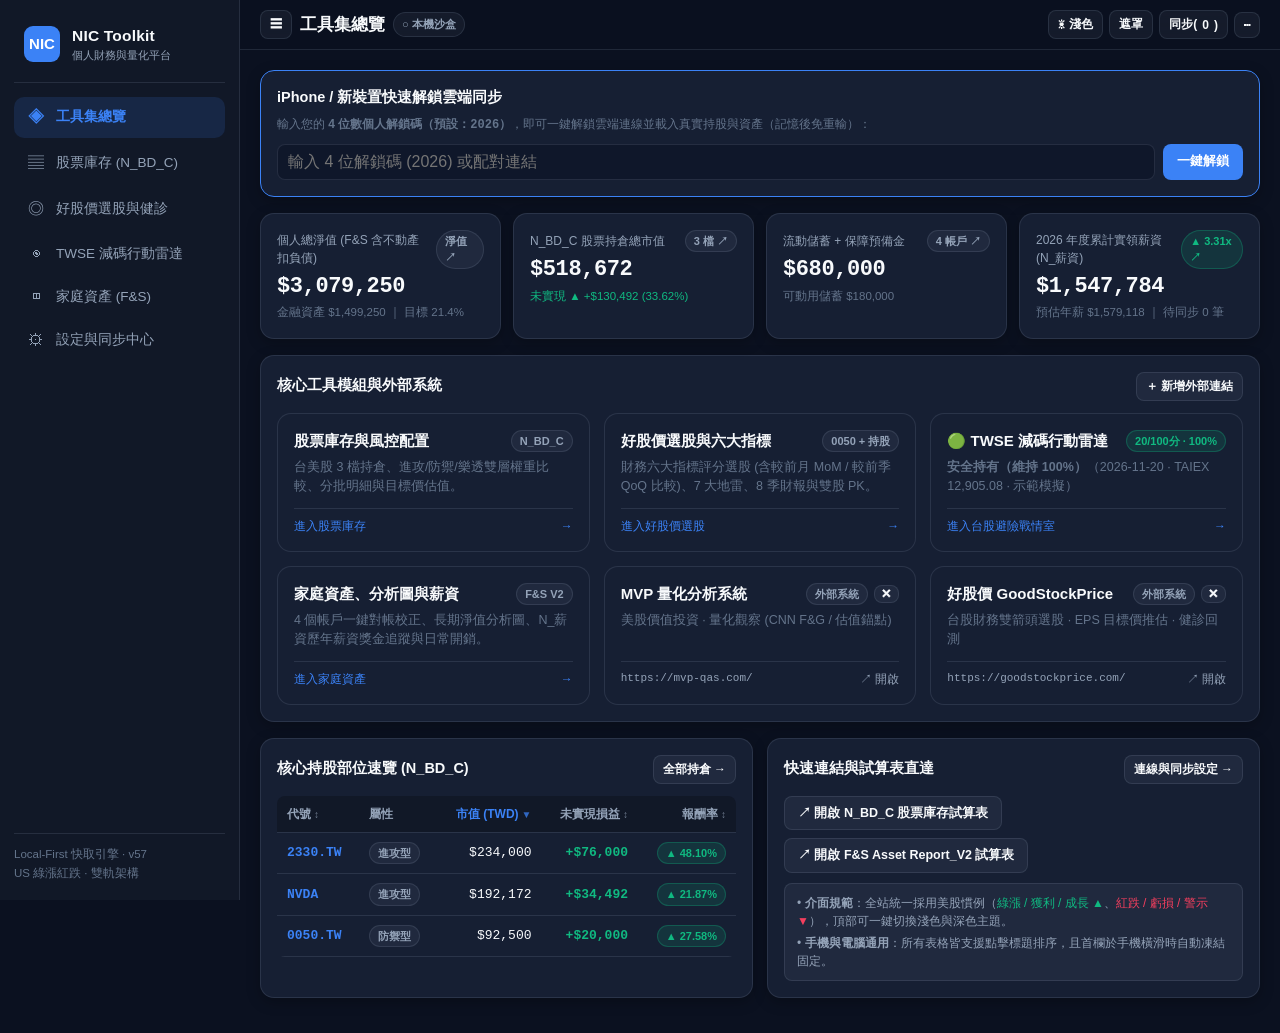
==== commit a59e73e1: "feat(goodstock): add 4D Top Picks auto-ranking, inflection screener & field alignment (v57)" ====
--- a/index.html
+++ b/index.html
@@ -58,7 +58,7 @@
             </button>
             <div class="topbar-more-menu" id="topbar-more-menu" hidden>
               <button type="button" class="btn btn-ghost topbar-more-item" id="btn-pwa-update" title="清除快取並更新版本（需點擊兩次確認）">
-                🔄 強制更新 PWA (<span id="more-version-label">v56</span>)
+                🔄 強制更新 PWA (<span id="more-version-label">v57</span>)
               </button>
               <button type="button" class="btn btn-ghost topbar-more-item" id="btn-more-settings">
                 ⚙ 設定與同步中心
@@ -90,7 +90,7 @@
   <div class="toast-container" id="toast-container"></div>
 
   <script type="module">
-    const APP_VERSION = window.NIC_APP_META?.version || 'v56';
+    const APP_VERSION = window.NIC_APP_META?.version || 'v57';
     window.NIC_APP_VERSION = APP_VERSION;
     const versionLabelEl = document.getElementById('app-version-label');
     if (versionLabelEl) versionLabelEl.textContent = APP_VERSION;
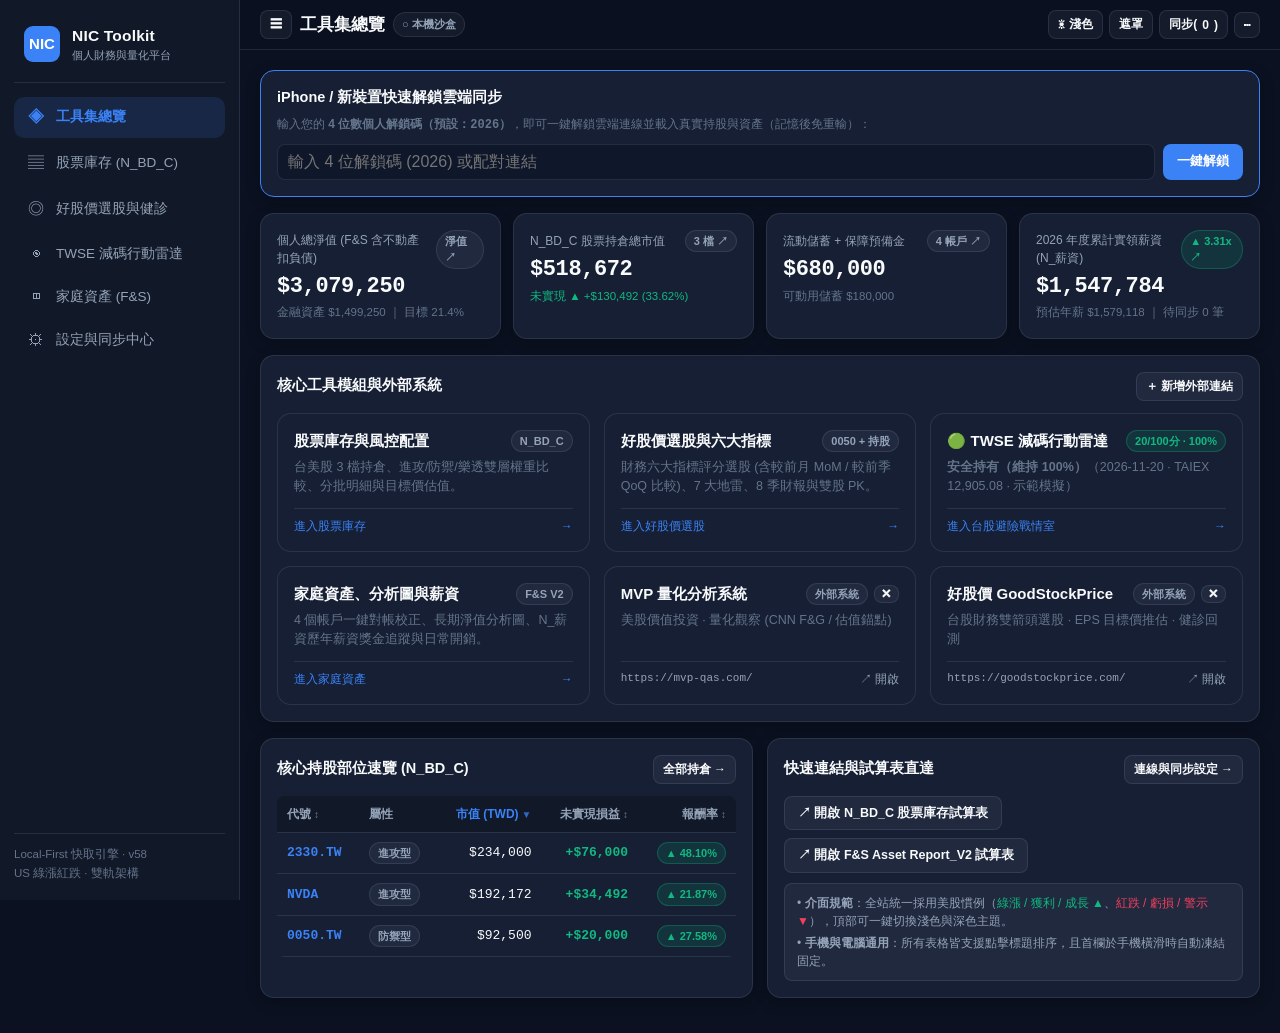
==== commit 03262adc: "feat(stock-tracker): v58 fix mobile blur form reset, add lot edit, default TW broker to B" ====
--- a/index.html
+++ b/index.html
@@ -710,6 +710,9 @@
         const isEditingInView = Boolean(
           view && active && view.contains(active) && /^(INPUT|TEXTAREA|SELECT)$/.test(active.tagName)
         );
+        const hasOpenTradeForm = Boolean(
+          view && view.querySelector('#form-add-trade, #form-lot-exit, #form-lot-edit')
+        );
         const shouldRefreshView =
           reason === 'cloud-pull' ||
           reason === 'config' ||
@@ -718,6 +721,11 @@
           currentToolId === 'settings';
 
         if (!shouldRefreshView) return;
+        // Skip background auto-rerender while user is typing or has an open trade/edit form
+        // so mobile keyboard "Done/Checkmark" (blur) never wipes unsaved form input.
+        if ((isEditingInView || hasOpenTradeForm) && reason === 'cloud-pull') {
+          return;
+        }
         if (isEditingInView) {
           active.addEventListener('blur', () => renderShell(), { once: true });
           return;
